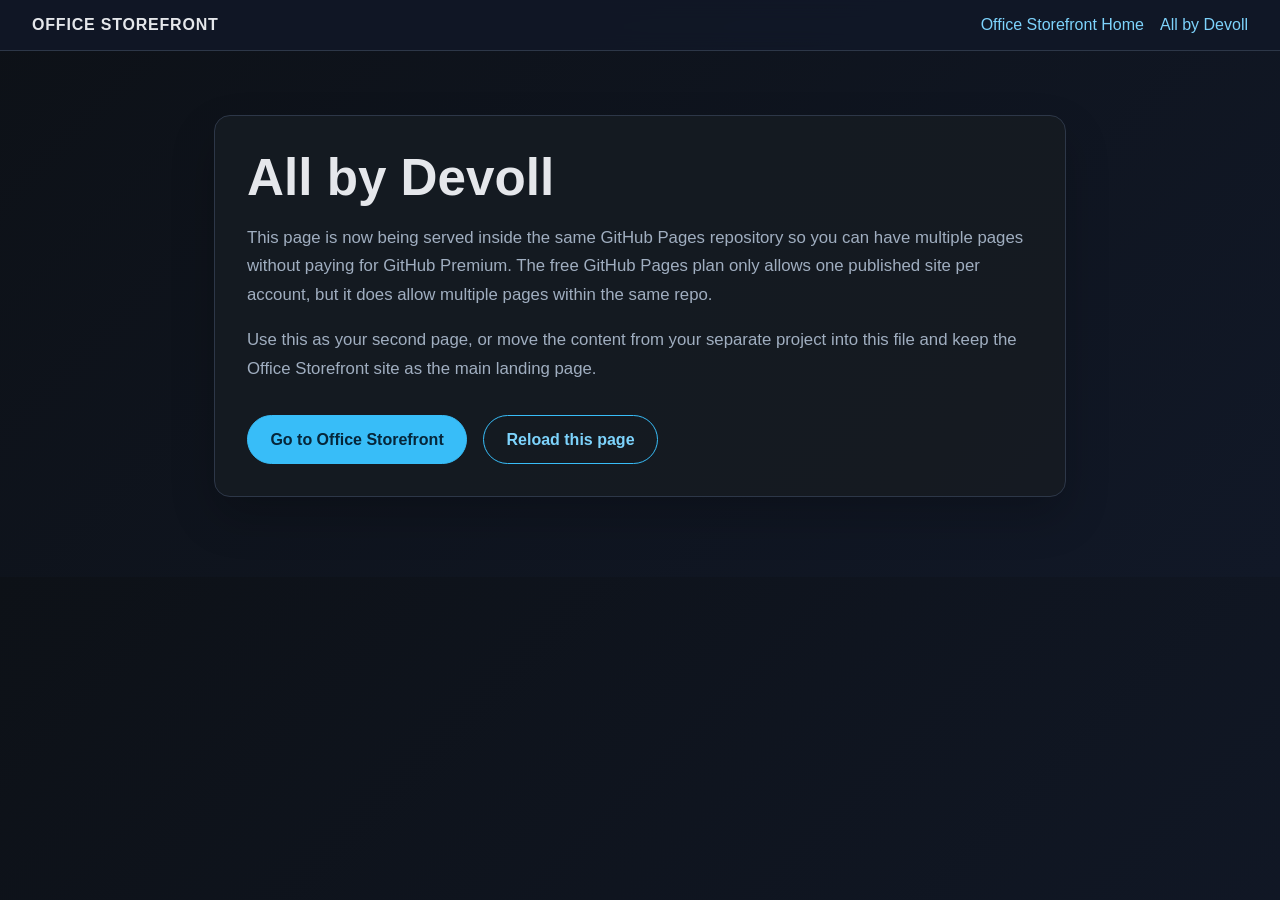
==== all-by-devoll.html @ e988f769 "Add a second static page under the same GitHub Pages repo so the project can have multiple pages wit" ====
<!DOCTYPE html>
<html lang="en">
  <head>
    <meta charset="UTF-8" />
    <meta name="viewport" content="width=device-width, initial-scale=1.0" />
    <title>All by Devoll | Office Storefront</title>
    <style>
      :root {
        --bg: #0d1117;
        --panel: #161b22;
        --panel-alt: #1f2937;
        --line: #2d3748;
        --text: #e5e7eb;
        --muted: #a0aec0;
        --accent: #7dd3fc;
        --accent-strong: #38bdf8;
      }

      * { box-sizing: border-box; }

      body {
        margin: 0;
        font-family: Arial, Helvetica, sans-serif;
        background: linear-gradient(135deg, var(--bg), #111827);
        color: var(--text);
      }

      nav {
        display: flex;
        align-items: center;
        justify-content: space-between;
        gap: 1rem;
        padding: 1rem 2rem;
        border-bottom: 1px solid var(--line);
        background: rgba(17, 24, 39, 0.9);
        position: sticky;
        top: 0;
        backdrop-filter: blur(10px);
      }

      .brand {
        font-weight: 700;
        letter-spacing: 0.05em;
        text-transform: uppercase;
      }

      .nav-links {
        display: flex;
        gap: 1rem;
        flex-wrap: wrap;
      }

      a {
        color: var(--accent);
        text-decoration: none;
      }

      a:hover { text-decoration: underline; }

      main {
        max-width: 900px;
        margin: 0 auto;
        padding: 4rem 1.5rem 5rem;
      }

      .card {
        background: rgba(22, 27, 34, 0.9);
        border: 1px solid var(--line);
        border-radius: 16px;
        padding: 2rem;
        box-shadow: 0 20px 45px rgba(0, 0, 0, 0.2);
      }

      h1 {
        margin-top: 0;
        margin-bottom: 1rem;
        font-size: clamp(2rem, 4vw, 3.5rem);
      }

      p {
        line-height: 1.7;
        color: var(--muted);
        font-size: 1.05rem;
      }

      .actions {
        display: flex;
        flex-wrap: wrap;
        gap: 1rem;
        margin-top: 2rem;
      }

      .button {
        display: inline-block;
        border-radius: 999px;
        padding: 0.9rem 1.4rem;
        font-weight: 700;
        border: 1px solid var(--accent-strong);
        background: var(--accent-strong);
        color: #06263a;
      }

      .button.secondary {
        background: transparent;
        color: var(--accent);
      }
    </style>
  </head>
  <body>
    <nav>
      <div class="brand">Office Storefront</div>
      <div class="nav-links">
        <a href="/">Office Storefront Home</a>
        <a href="all-by-devoll.html">All by Devoll</a>
      </div>
    </nav>

    <main>
      <section class="card">
        <h1>All by Devoll</h1>
        <p>
          This page is now being served inside the same GitHub Pages repository so you can have
          multiple pages without paying for GitHub Premium. The free GitHub Pages plan only allows
          one published site per account, but it does allow multiple pages within the same repo.
        </p>
        <p>
          Use this as your second page, or move the content from your separate project into this
          file and keep the Office Storefront site as the main landing page.
        </p>
        <div class="actions">
          <a class="button" href="/">Go to Office Storefront</a>
          <a class="button secondary" href="all-by-devoll.html">Reload this page</a>
        </div>
      </section>
    </main>
  </body>
</html>
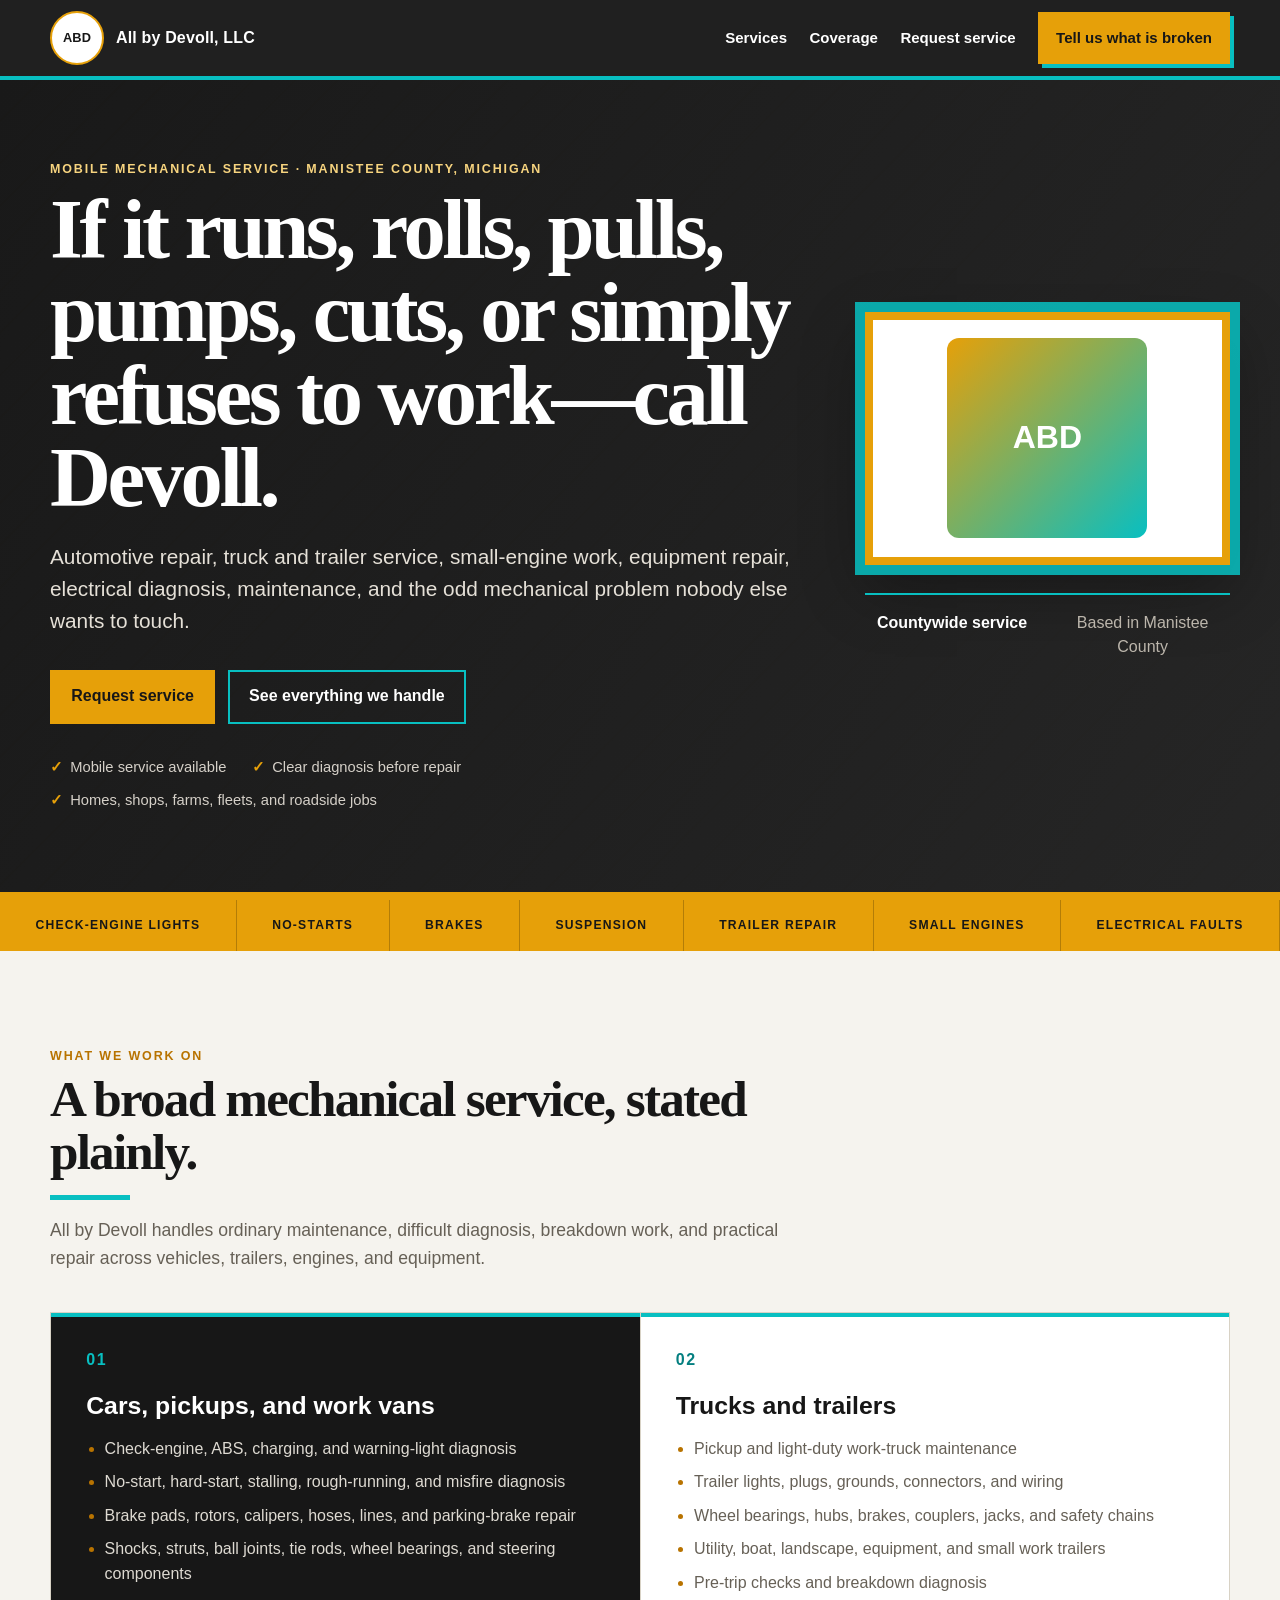
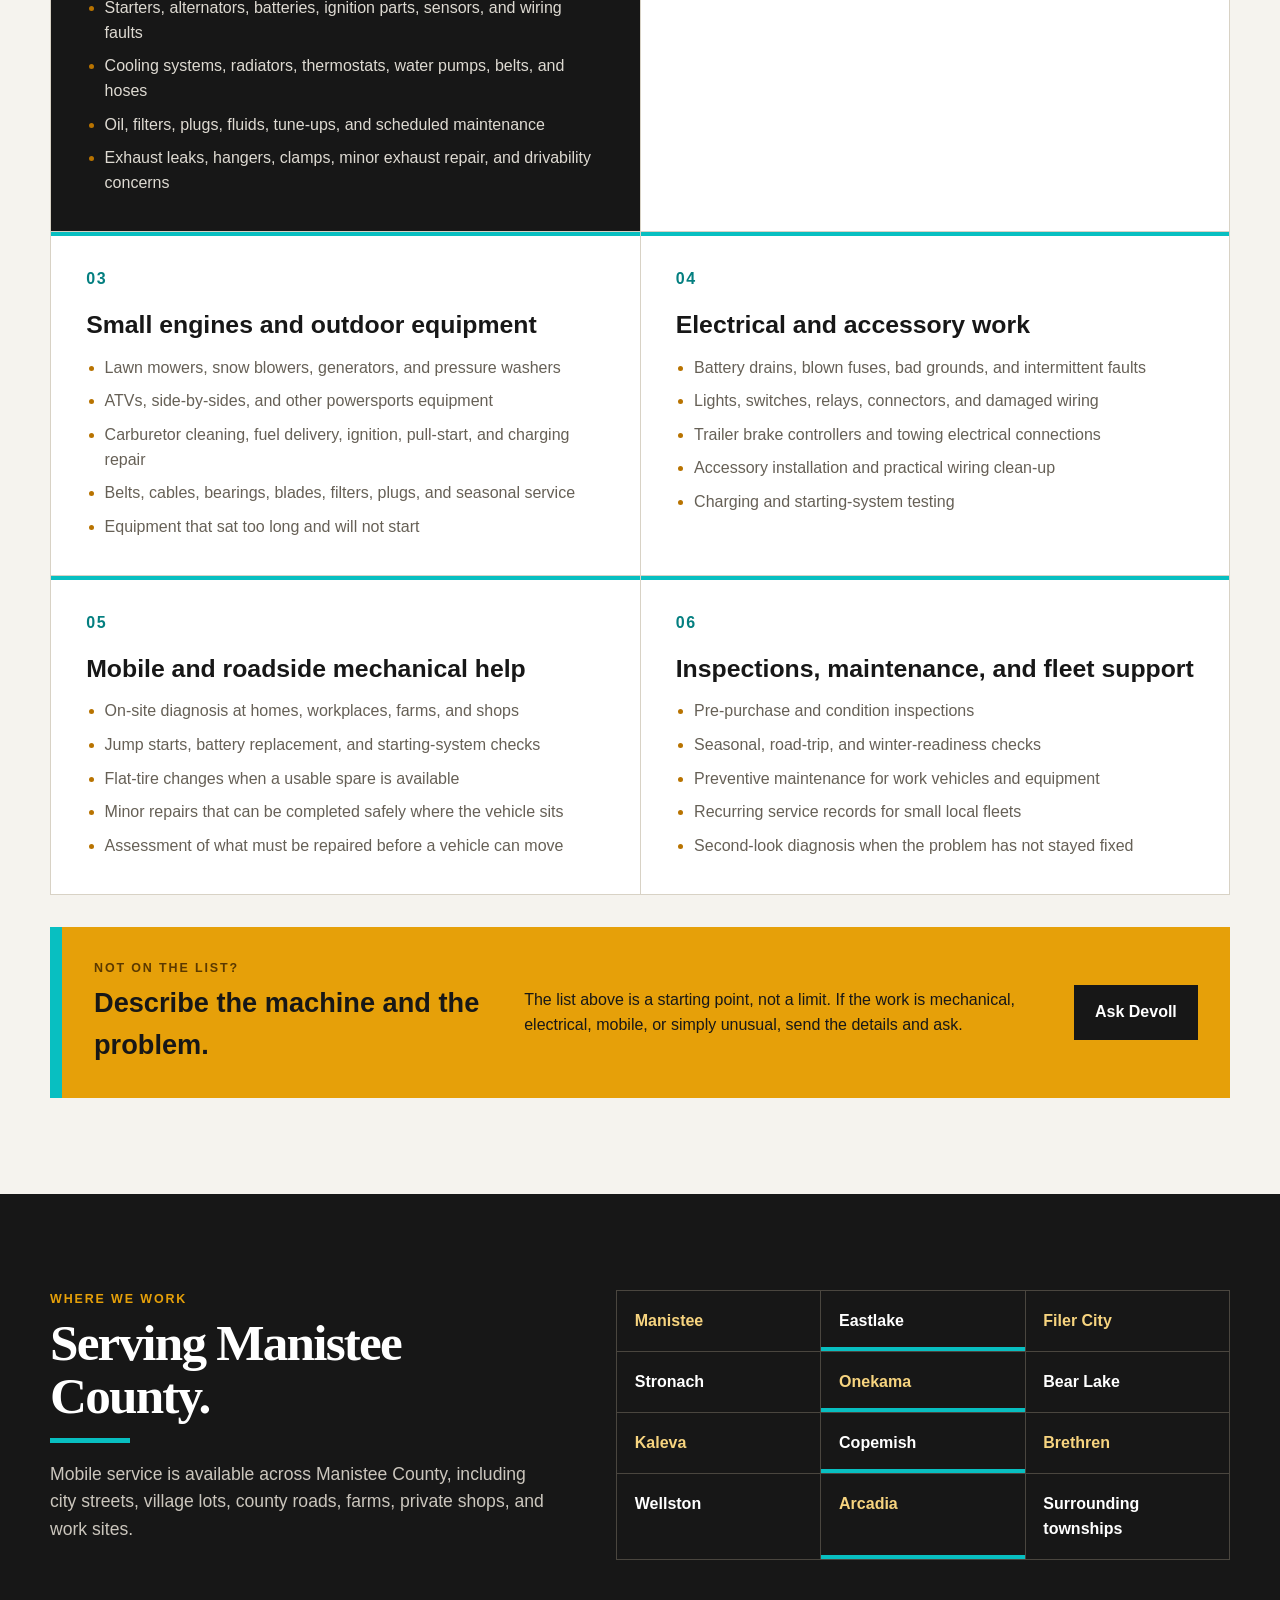
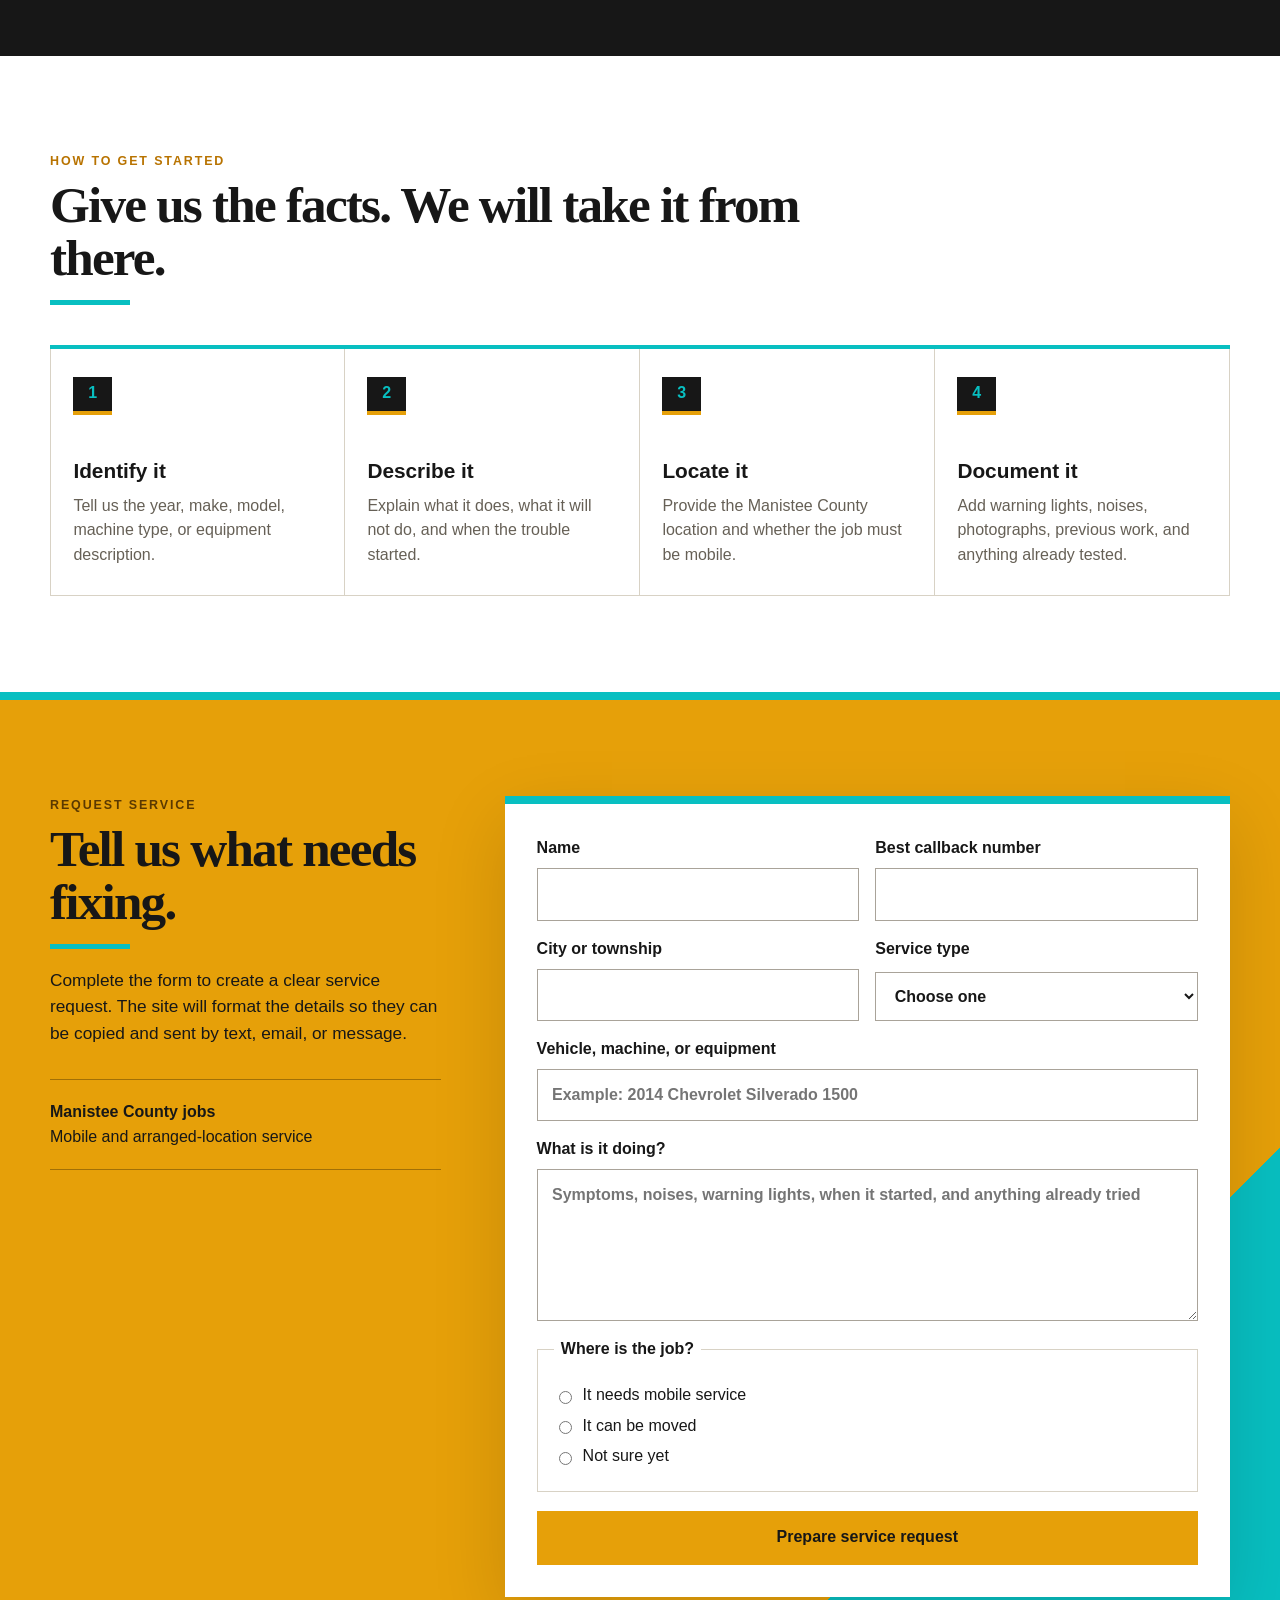
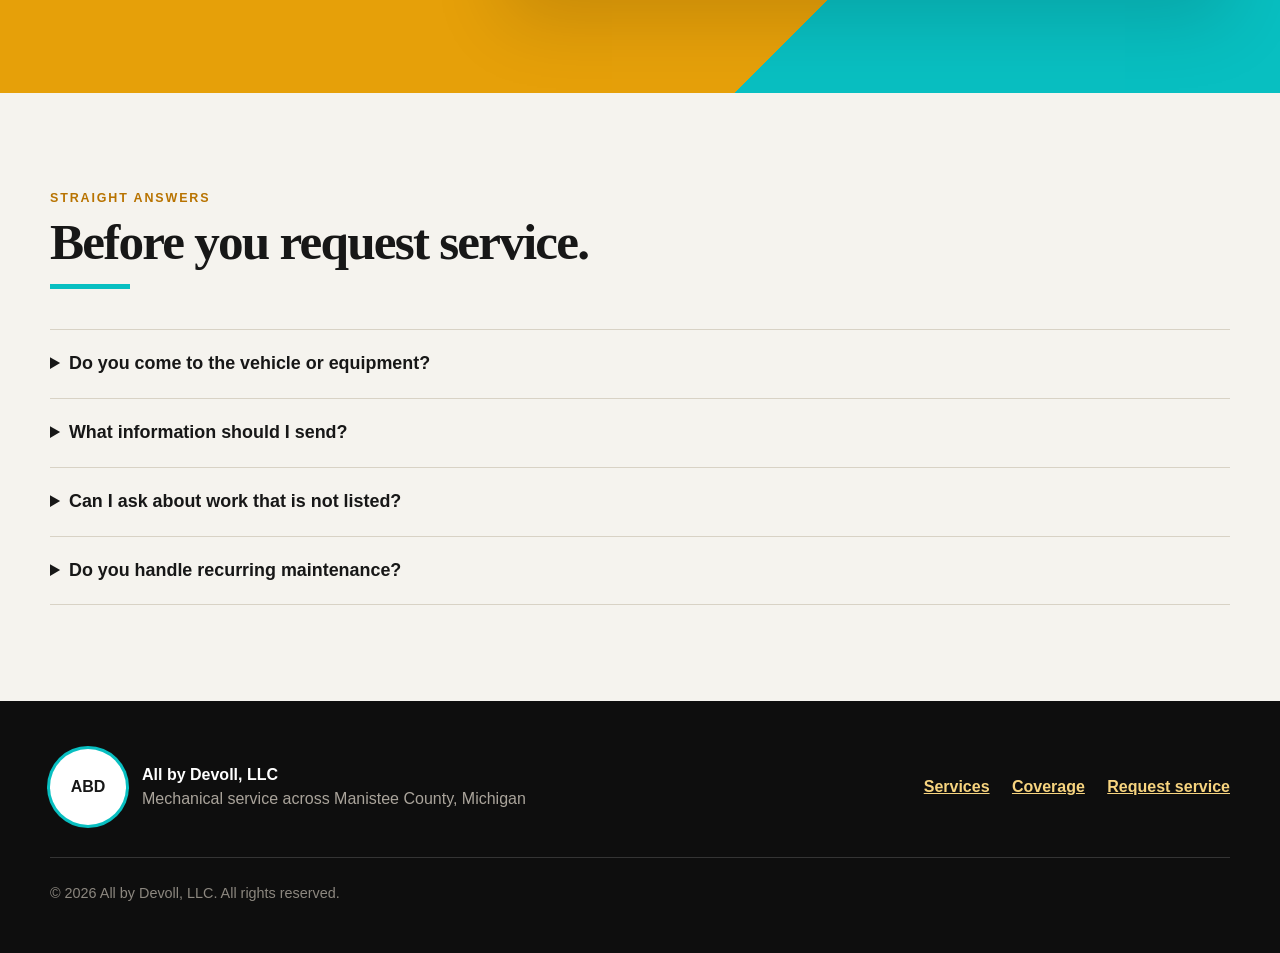
==== commit 5ef1b537: "Add All by Devoll project to Office Storefront repo with full HTML, CSS, and JS" ====
--- a/all-by-devoll.html
+++ b/all-by-devoll.html
@@ -1,137 +1,440 @@
-<!DOCTYPE html>
+<!doctype html>
 <html lang="en">
-  <head>
-    <meta charset="UTF-8" />
-    <meta name="viewport" content="width=device-width, initial-scale=1.0" />
-    <title>All by Devoll | Office Storefront</title>
-    <style>
-      :root {
-        --bg: #0d1117;
-        --panel: #161b22;
-        --panel-alt: #1f2937;
-        --line: #2d3748;
-        --text: #e5e7eb;
-        --muted: #a0aec0;
-        --accent: #7dd3fc;
-        --accent-strong: #38bdf8;
-      }
-
-      * { box-sizing: border-box; }
-
-      body {
-        margin: 0;
-        font-family: Arial, Helvetica, sans-serif;
-        background: linear-gradient(135deg, var(--bg), #111827);
-        color: var(--text);
-      }
-
-      nav {
-        display: flex;
-        align-items: center;
-        justify-content: space-between;
-        gap: 1rem;
-        padding: 1rem 2rem;
-        border-bottom: 1px solid var(--line);
-        background: rgba(17, 24, 39, 0.9);
-        position: sticky;
-        top: 0;
-        backdrop-filter: blur(10px);
-      }
-
-      .brand {
-        font-weight: 700;
-        letter-spacing: 0.05em;
-        text-transform: uppercase;
-      }
-
-      .nav-links {
-        display: flex;
-        gap: 1rem;
-        flex-wrap: wrap;
-      }
-
-      a {
-        color: var(--accent);
-        text-decoration: none;
-      }
-
-      a:hover { text-decoration: underline; }
-
-      main {
-        max-width: 900px;
-        margin: 0 auto;
-        padding: 4rem 1.5rem 5rem;
-      }
-
-      .card {
-        background: rgba(22, 27, 34, 0.9);
-        border: 1px solid var(--line);
-        border-radius: 16px;
-        padding: 2rem;
-        box-shadow: 0 20px 45px rgba(0, 0, 0, 0.2);
-      }
-
-      h1 {
-        margin-top: 0;
-        margin-bottom: 1rem;
-        font-size: clamp(2rem, 4vw, 3.5rem);
-      }
-
-      p {
-        line-height: 1.7;
-        color: var(--muted);
-        font-size: 1.05rem;
-      }
-
-      .actions {
-        display: flex;
-        flex-wrap: wrap;
-        gap: 1rem;
-        margin-top: 2rem;
-      }
-
-      .button {
-        display: inline-block;
-        border-radius: 999px;
-        padding: 0.9rem 1.4rem;
-        font-weight: 700;
-        border: 1px solid var(--accent-strong);
-        background: var(--accent-strong);
-        color: #06263a;
-      }
-
-      .button.secondary {
-        background: transparent;
-        color: var(--accent);
-      }
-    </style>
-  </head>
-  <body>
-    <nav>
-      <div class="brand">Office Storefront</div>
-      <div class="nav-links">
-        <a href="/">Office Storefront Home</a>
-        <a href="all-by-devoll.html">All by Devoll</a>
-      </div>
-    </nav>
-
-    <main>
-      <section class="card">
-        <h1>All by Devoll</h1>
+<head>
+  <meta charset="utf-8">
+  <meta name="viewport" content="width=device-width, initial-scale=1">
+  <meta name="theme-color" content="#151515">
+  <meta name="description" content="All by Devoll LLC provides mobile mechanical repair, diagnostics, maintenance, trailer service, equipment repair, and practical fix-it work throughout Manistee County, Michigan.">
+  <title>All by Devoll LLC | Mobile Mechanical Service in Manistee County</title>
+  <link rel="stylesheet" href="all-by-devoll-styles.css">
+  <script src="all-by-devoll-script.js" defer></script>
+</head>
+<body>
+  <a class="skip-link" href="#main">Skip to main content</a>
+
+  <header class="site-header" id="top">
+    <div class="header-inner">
+      <a class="brand" href="#top" aria-label="All by Devoll home">
+        <div class="brand-logo">ABD</div>
+        <span>All by Devoll, LLC</span>
+      </a>
+
+      <button class="menu-toggle" type="button" aria-expanded="false" aria-controls="site-nav">
+        Menu
+      </button>
+
+      <nav class="site-nav" id="site-nav" aria-label="Primary navigation">
+        <a href="#services">Services</a>
+        <a href="#coverage">Coverage</a>
+        <a href="#request">Request service</a>
+        <a class="nav-cta" href="#request">Tell us what is broken</a>
+      </nav>
+    </div>
+  </header>
+
+  <main id="main">
+    <section class="hero" aria-labelledby="hero-title">
+      <div class="hero-copy">
+        <p class="eyebrow">Mobile mechanical service · Manistee County, Michigan</p>
+
+        <h1 id="hero-title">
+          If it runs, rolls, pulls, pumps, cuts, or simply refuses to work—call Devoll.
+        </h1>
+
+        <p class="hero-lede">
+          Automotive repair, truck and trailer service, small-engine work,
+          equipment repair, electrical diagnosis, maintenance, and the odd
+          mechanical problem nobody else wants to touch.
+        </p>
+
+        <div class="hero-actions">
+          <a class="button button-primary" href="#request">Request service</a>
+          <a class="button button-secondary" href="#services">See everything we handle</a>
+        </div>
+
+        <ul class="hero-points" aria-label="Service highlights">
+          <li>Mobile service available</li>
+          <li>Clear diagnosis before repair</li>
+          <li>Homes, shops, farms, fleets, and roadside jobs</li>
+        </ul>
+      </div>
+
+      <div class="hero-mark">
+        <div class="logo-halo">
+          <div class="logo-placeholder">ABD</div>
+        </div>
+
         <p>
-          This page is now being served inside the same GitHub Pages repository so you can have
-          multiple pages without paying for GitHub Premium. The free GitHub Pages plan only allows
-          one published site per account, but it does allow multiple pages within the same repo.
+          <strong>Countywide service</strong>
+          <span>Based in Manistee County</span>
         </p>
+      </div>
+    </section>
+
+    <section class="quick-strip" aria-label="Common service requests">
+      <span>Check-engine lights</span>
+      <span>No-starts</span>
+      <span>Brakes</span>
+      <span>Suspension</span>
+      <span>Trailer repair</span>
+      <span>Small engines</span>
+      <span>Electrical faults</span>
+    </section>
+
+    <section class="section services" id="services" aria-labelledby="services-title">
+      <div class="section-heading">
+        <p class="eyebrow">What we work on</p>
+        <h2 id="services-title">A broad mechanical service, stated plainly.</h2>
         <p>
-          Use this as your second page, or move the content from your separate project into this
-          file and keep the Office Storefront site as the main landing page.
+          All by Devoll handles ordinary maintenance, difficult diagnosis,
+          breakdown work, and practical repair across vehicles, trailers,
+          engines, and equipment.
         </p>
-        <div class="actions">
-          <a class="button" href="/">Go to Office Storefront</a>
-          <a class="button secondary" href="all-by-devoll.html">Reload this page</a>
-        </div>
-      </section>
-    </main>
-  </body>
-</html>
+      </div>
+
+      <div class="service-grid">
+        <article class="service-card service-card-featured">
+          <p class="service-number">01</p>
+          <h3>Cars, pickups, and work vans</h3>
+
+          <ul>
+            <li>Check-engine, ABS, charging, and warning-light diagnosis</li>
+            <li>No-start, hard-start, stalling, rough-running, and misfire diagnosis</li>
+            <li>Brake pads, rotors, calipers, hoses, lines, and parking-brake repair</li>
+            <li>Shocks, struts, ball joints, tie rods, wheel bearings, and steering components</li>
+            <li>Starters, alternators, batteries, ignition parts, sensors, and wiring faults</li>
+            <li>Cooling systems, radiators, thermostats, water pumps, belts, and hoses</li>
+            <li>Oil, filters, plugs, fluids, tune-ups, and scheduled maintenance</li>
+            <li>Exhaust leaks, hangers, clamps, minor exhaust repair, and drivability concerns</li>
+          </ul>
+        </article>
+
+        <article class="service-card">
+          <p class="service-number">02</p>
+          <h3>Trucks and trailers</h3>
+
+          <ul>
+            <li>Pickup and light-duty work-truck maintenance</li>
+            <li>Trailer lights, plugs, grounds, connectors, and wiring</li>
+            <li>Wheel bearings, hubs, brakes, couplers, jacks, and safety chains</li>
+            <li>Utility, boat, landscape, equipment, and small work trailers</li>
+            <li>Pre-trip checks and breakdown diagnosis</li>
+          </ul>
+        </article>
+
+        <article class="service-card">
+          <p class="service-number">03</p>
+          <h3>Small engines and outdoor equipment</h3>
+
+          <ul>
+            <li>Lawn mowers, snow blowers, generators, and pressure washers</li>
+            <li>ATVs, side-by-sides, and other powersports equipment</li>
+            <li>Carburetor cleaning, fuel delivery, ignition, pull-start, and charging repair</li>
+            <li>Belts, cables, bearings, blades, filters, plugs, and seasonal service</li>
+            <li>Equipment that sat too long and will not start</li>
+          </ul>
+        </article>
+
+        <article class="service-card">
+          <p class="service-number">04</p>
+          <h3>Electrical and accessory work</h3>
+
+          <ul>
+            <li>Battery drains, blown fuses, bad grounds, and intermittent faults</li>
+            <li>Lights, switches, relays, connectors, and damaged wiring</li>
+            <li>Trailer brake controllers and towing electrical connections</li>
+            <li>Accessory installation and practical wiring clean-up</li>
+            <li>Charging and starting-system testing</li>
+          </ul>
+        </article>
+
+        <article class="service-card">
+          <p class="service-number">05</p>
+          <h3>Mobile and roadside mechanical help</h3>
+
+          <ul>
+            <li>On-site diagnosis at homes, workplaces, farms, and shops</li>
+            <li>Jump starts, battery replacement, and starting-system checks</li>
+            <li>Flat-tire changes when a usable spare is available</li>
+            <li>Minor repairs that can be completed safely where the vehicle sits</li>
+            <li>Assessment of what must be repaired before a vehicle can move</li>
+          </ul>
+        </article>
+
+        <article class="service-card">
+          <p class="service-number">06</p>
+          <h3>Inspections, maintenance, and fleet support</h3>
+
+          <ul>
+            <li>Pre-purchase and condition inspections</li>
+            <li>Seasonal, road-trip, and winter-readiness checks</li>
+            <li>Preventive maintenance for work vehicles and equipment</li>
+            <li>Recurring service records for small local fleets</li>
+            <li>Second-look diagnosis when the problem has not stayed fixed</li>
+          </ul>
+        </article>
+      </div>
+
+      <div class="ask-banner">
+        <div>
+          <p class="eyebrow">Not on the list?</p>
+          <h3>Describe the machine and the problem.</h3>
+        </div>
+
+        <p>
+          The list above is a starting point, not a limit. If the work is
+          mechanical, electrical, mobile, or simply unusual, send the details
+          and ask.
+        </p>
+
+        <a class="button button-dark" href="#request">Ask Devoll</a>
+      </div>
+    </section>
+
+    <section class="section coverage" id="coverage" aria-labelledby="coverage-title">
+      <div class="coverage-panel">
+        <div>
+          <p class="eyebrow">Where we work</p>
+          <h2 id="coverage-title">Serving Manistee County.</h2>
+
+          <p>
+            Mobile service is available across Manistee County, including city
+            streets, village lots, county roads, farms, private shops, and work
+            sites.
+          </p>
+        </div>
+
+        <div class="place-list" aria-label="Communities served">
+          <span>Manistee</span>
+          <span>Eastlake</span>
+          <span>Filer City</span>
+          <span>Stronach</span>
+          <span>Onekama</span>
+          <span>Bear Lake</span>
+          <span>Kaleva</span>
+          <span>Copemish</span>
+          <span>Brethren</span>
+          <span>Wellston</span>
+          <span>Arcadia</span>
+          <span>Surrounding townships</span>
+        </div>
+      </div>
+    </section>
+
+    <section class="section process" aria-labelledby="process-title">
+      <div class="section-heading">
+        <p class="eyebrow">How to get started</p>
+        <h2 id="process-title">Give us the facts. We will take it from there.</h2>
+      </div>
+
+      <ol class="process-list">
+        <li>
+          <span>1</span>
+          <div>
+            <h3>Identify it</h3>
+            <p>Tell us the year, make, model, machine type, or equipment description.</p>
+          </div>
+        </li>
+
+        <li>
+          <span>2</span>
+          <div>
+            <h3>Describe it</h3>
+            <p>Explain what it does, what it will not do, and when the trouble started.</p>
+          </div>
+        </li>
+
+        <li>
+          <span>3</span>
+          <div>
+            <h3>Locate it</h3>
+            <p>Provide the Manistee County location and whether the job must be mobile.</p>
+          </div>
+        </li>
+
+        <li>
+          <span>4</span>
+          <div>
+            <h3>Document it</h3>
+            <p>Add warning lights, noises, photographs, previous work, and anything already tested.</p>
+          </div>
+        </li>
+      </ol>
+    </section>
+
+    <section class="section request" id="request" aria-labelledby="request-title">
+      <div class="request-copy">
+        <p class="eyebrow">Request service</p>
+        <h2 id="request-title">Tell us what needs fixing.</h2>
+
+        <p>
+          Complete the form to create a clear service request. The site will
+          format the details so they can be copied and sent by text, email, or
+          message.
+        </p>
+
+        <div class="contact-note">
+          <strong>Manistee County jobs</strong>
+          <span>Mobile and arranged-location service</span>
+        </div>
+      </div>
+
+      <form class="request-form" id="service-form">
+        <div class="field-row">
+          <label>
+            Name
+            <input name="name" autocomplete="name" required>
+          </label>
+
+          <label>
+            Best callback number
+            <input name="phone" type="tel" autocomplete="tel" required>
+          </label>
+        </div>
+
+        <div class="field-row">
+          <label>
+            City or township
+            <input name="location" autocomplete="address-level2" required>
+          </label>
+
+          <label>
+            Service type
+            <select name="service" required>
+              <option value="">Choose one</option>
+              <option>Automotive diagnosis or repair</option>
+              <option>Truck or trailer service</option>
+              <option>Small engine or outdoor equipment</option>
+              <option>Electrical or wiring</option>
+              <option>Mobile or roadside mechanical help</option>
+              <option>Inspection or preventive maintenance</option>
+              <option>Other mechanical work</option>
+            </select>
+          </label>
+        </div>
+
+        <label>
+          Vehicle, machine, or equipment
+          <input
+            name="machine"
+            placeholder="Example: 2014 Chevrolet Silverado 1500"
+            required
+          >
+        </label>
+
+        <label>
+          What is it doing?
+          <textarea
+            name="problem"
+            rows="5"
+            placeholder="Symptoms, noises, warning lights, when it started, and anything already tried"
+            required
+          ></textarea>
+        </label>
+
+        <fieldset>
+          <legend>Where is the job?</legend>
+
+          <label class="choice">
+            <input type="radio" name="mobility" value="It needs mobile service" required>
+            It needs mobile service
+          </label>
+
+          <label class="choice">
+            <input type="radio" name="mobility" value="It can be moved">
+            It can be moved
+          </label>
+
+          <label class="choice">
+            <input type="radio" name="mobility" value="Not sure yet">
+            Not sure yet
+          </label>
+        </fieldset>
+
+        <button class="button button-primary form-submit" type="submit">
+          Prepare service request
+        </button>
+
+        <div class="request-result" id="request-result" hidden aria-live="polite">
+          <h3>Your request is ready.</h3>
+
+          <textarea
+            id="request-summary"
+            rows="11"
+            readonly
+            aria-label="Formatted service request"
+          ></textarea>
+
+          <button class="button button-dark" id="copy-request" type="button">
+            Copy request
+          </button>
+
+          <span class="copy-status" id="copy-status"></span>
+        </div>
+      </form>
+    </section>
+
+    <section class="section faq" aria-labelledby="faq-title">
+      <div class="section-heading">
+        <p class="eyebrow">Straight answers</p>
+        <h2 id="faq-title">Before you request service.</h2>
+      </div>
+
+      <div class="faq-list">
+        <details>
+          <summary>Do you come to the vehicle or equipment?</summary>
+          <p>
+            Yes. Mobile work is available throughout Manistee County when the
+            job can be diagnosed or completed safely at its present location.
+          </p>
+        </details>
+
+        <details>
+          <summary>What information should I send?</summary>
+          <p>
+            Send the year, make, model, location, symptoms, warning lights,
+            noises, previous repairs, and photographs when they help show the
+            problem.
+          </p>
+        </details>
+
+        <details>
+          <summary>Can I ask about work that is not listed?</summary>
+          <p>
+            Yes. All by Devoll handles a broad range of mechanical and practical
+            repair work. Describe the job and ask directly.
+          </p>
+        </details>
+
+        <details>
+          <summary>Do you handle recurring maintenance?</summary>
+          <p>
+            Yes. Individual vehicles, work trucks, trailers, equipment, and
+            small local fleets can be placed on a recurring maintenance
+            schedule.
+          </p>
+        </details>
+      </div>
+    </section>
+  </main>
+
+  <footer class="site-footer">
+    <div class="footer-brand">
+      <div class="footer-logo">ABD</div>
+
+      <div>
+        <strong>All by Devoll, LLC</strong>
+        <span>Mechanical service across Manistee County, Michigan</span>
+      </div>
+    </div>
+
+    <div class="footer-links">
+      <a href="#services">Services</a>
+      <a href="#coverage">Coverage</a>
+      <a href="#request">Request service</a>
+    </div>
+
+    <p>© <span id="year"></span> All by Devoll, LLC. All rights reserved.</p>
+  </footer>
+</body>
+</html>
--- a/all-by-devoll-styles.css
+++ b/all-by-devoll-styles.css
@@ -0,0 +1,848 @@
+:root {
+  --gold: #e6a009;
+  --gold-deep: #b87300;
+  --gold-soft: #f7d47f;
+  --teal: #08bfc1;
+  --ink: #171717;
+  --ink-2: #242424;
+  --paper: #ffffff;
+  --mist: #f5f3ee;
+  --line: #d8d2c5;
+  --muted: #666056;
+  --shadow: 0 24px 70px rgba(0, 0, 0, 0.14);
+}
+
+* {
+  box-sizing: border-box;
+}
+
+html {
+  scroll-behavior: smooth;
+}
+
+body {
+  margin: 0;
+  background: var(--paper);
+  color: var(--ink);
+  font-family: Arial, Helvetica, sans-serif;
+  font-size: 1rem;
+  line-height: 1.55;
+}
+
+a {
+  color: inherit;
+}
+
+img {
+  display: block;
+  max-width: 100%;
+}
+
+button,
+input,
+select,
+textarea {
+  font: inherit;
+}
+
+.skip-link {
+  position: fixed;
+  top: 0.5rem;
+  left: 0.5rem;
+  z-index: 999;
+  padding: 0.75rem 1rem;
+  background: white;
+  color: black;
+  transform: translateY(-160%);
+}
+
+.skip-link:focus {
+  transform: translateY(0);
+}
+
+.site-header {
+  position: sticky;
+  top: 0;
+  z-index: 50;
+  background: rgba(23, 23, 23, 0.96);
+  color: white;
+  border-bottom: 4px solid var(--teal);
+  backdrop-filter: blur(14px);
+}
+
+.header-inner {
+  width: min(1180px, calc(100% - 2rem));
+  min-height: 76px;
+  margin: 0 auto;
+  display: flex;
+  align-items: center;
+  justify-content: space-between;
+  gap: 1.5rem;
+}
+
+.brand {
+  display: inline-flex;
+  align-items: center;
+  gap: 0.75rem;
+  text-decoration: none;
+  font-weight: 800;
+  letter-spacing: 0.01em;
+}
+
+.brand-logo {
+  width: 54px;
+  height: 54px;
+  display: flex;
+  align-items: center;
+  justify-content: center;
+  background: white;
+  color: var(--ink);
+  border-radius: 50%;
+  border: 2px solid var(--gold);
+  font-weight: 900;
+  font-size: 0.8rem;
+}
+
+.site-nav {
+  display: flex;
+  align-items: center;
+  gap: 1.4rem;
+}
+
+.site-nav a {
+  text-decoration: none;
+  font-weight: 700;
+  font-size: 0.94rem;
+}
+
+.site-nav a:not(.nav-cta):hover {
+  color: var(--gold-soft);
+}
+
+.nav-cta {
+  padding: 0.75rem 1rem;
+  background: var(--gold);
+  color: var(--ink);
+  border: 2px solid var(--gold);
+  box-shadow: 4px 4px 0 var(--teal);
+}
+
+.menu-toggle {
+  display: none;
+  color: white;
+  background: transparent;
+  border: 1px solid rgba(255, 255, 255, 0.4);
+  padding: 0.6rem 0.8rem;
+}
+
+.hero {
+  min-height: 680px;
+  display: grid;
+  grid-template-columns: minmax(0, 1.35fr) minmax(320px, 0.65fr);
+  align-items: center;
+  gap: 3.5rem;
+  padding: 5rem max(2rem, calc((100vw - 1180px) / 2));
+  color: white;
+  background:
+    linear-gradient(115deg, rgba(0, 0, 0, 0.9), rgba(24, 24, 24, 0.94)),
+    repeating-linear-gradient(
+      135deg,
+      transparent 0 28px,
+      rgba(230, 160, 9, 0.06) 28px 30px
+    );
+  border-bottom: 8px solid var(--gold);
+}
+
+.hero h1 {
+  max-width: 850px;
+  margin: 0.6rem 0 1.3rem;
+  font-family: Georgia, "Times New Roman", serif;
+  font-size: clamp(2.75rem, 6.6vw, 5.7rem);
+  line-height: 0.98;
+  letter-spacing: -0.04em;
+}
+
+.hero-lede {
+  max-width: 760px;
+  margin: 0 0 2rem;
+  color: #e5e0d7;
+  font-size: clamp(1.05rem, 2vw, 1.3rem);
+}
+
+.eyebrow {
+  margin: 0;
+  color: var(--gold-deep);
+  font-size: 0.78rem;
+  font-weight: 900;
+  letter-spacing: 0.15em;
+  text-transform: uppercase;
+}
+
+.hero .eyebrow {
+  color: var(--gold-soft);
+}
+
+.hero-actions {
+  display: flex;
+  flex-wrap: wrap;
+  gap: 0.8rem;
+}
+
+.button {
+  display: inline-flex;
+  min-height: 48px;
+  align-items: center;
+  justify-content: center;
+  padding: 0.8rem 1.2rem;
+  border: 2px solid transparent;
+  border-radius: 0;
+  cursor: pointer;
+  font-weight: 900;
+  text-decoration: none;
+  transition:
+    transform 0.18s ease,
+    background 0.18s ease;
+}
+
+.button:hover {
+  transform: translateY(-2px);
+}
+
+.button-primary {
+  background: var(--gold);
+  border-color: var(--gold);
+  color: var(--ink);
+}
+
+.button-secondary {
+  background: transparent;
+  border-color: var(--teal);
+  color: white;
+}
+
+.button-dark {
+  background: var(--ink);
+  color: white;
+  border-color: var(--ink);
+}
+
+.hero-points {
+  display: flex;
+  flex-wrap: wrap;
+  gap: 0.65rem 1.6rem;
+  margin: 2rem 0 0;
+  padding: 0;
+  list-style: none;
+  color: #d5d0c8;
+  font-size: 0.92rem;
+}
+
+.hero-points li::before {
+  content: "✓";
+  margin-right: 0.45rem;
+  color: var(--gold);
+  font-weight: 900;
+}
+
+.hero-mark {
+  align-self: stretch;
+  display: flex;
+  flex-direction: column;
+  align-items: center;
+  justify-content: center;
+}
+
+.logo-halo {
+  width: min(100%, 470px);
+  padding: 1.15rem;
+  background: white;
+  border: 8px solid var(--gold);
+  box-shadow:
+    0 0 0 10px rgba(8, 191, 193, 0.86),
+    0 24px 60px rgba(0, 0, 0, 0.32);
+  display: flex;
+  align-items: center;
+  justify-content: center;
+}
+
+.logo-placeholder {
+  width: 200px;
+  height: 200px;
+  display: flex;
+  align-items: center;
+  justify-content: center;
+  background: linear-gradient(135deg, var(--gold), var(--teal));
+  color: white;
+  font-weight: 900;
+  font-size: 2rem;
+  border-radius: 12px;
+}
+
+.hero-mark p {
+  width: min(100%, 490px);
+  display: grid;
+  grid-template-columns: 1fr 1fr;
+  gap: 1rem;
+  margin: 1.75rem 0 0;
+  padding-top: 1rem;
+  border-top: 2px solid var(--teal);
+  text-align: center;
+}
+
+.hero-mark span {
+  color: #bcb6ac;
+}
+
+.quick-strip {
+  display: flex;
+  gap: 0;
+  overflow: hidden;
+  background: var(--gold);
+  color: var(--ink);
+  font-size: 0.76rem;
+  font-weight: 900;
+  letter-spacing: 0.1em;
+  text-transform: uppercase;
+}
+
+.quick-strip span {
+  flex: 1 0 auto;
+  padding: 1rem 1.5rem;
+  border-right: 1px solid rgba(0, 0, 0, 0.22);
+  text-align: center;
+}
+
+.section {
+  padding: 6rem max(1.25rem, calc((100vw - 1180px) / 2));
+}
+
+.section-heading {
+  max-width: 760px;
+  margin-bottom: 2.5rem;
+}
+
+.section-heading h2,
+.coverage h2,
+.request h2 {
+  margin: 0.45rem 0 0.8rem;
+  font-family: Georgia, "Times New Roman", serif;
+  font-size: clamp(2.2rem, 4vw, 4.1rem);
+  line-height: 1.03;
+  letter-spacing: -0.035em;
+}
+
+.section-heading h2::after,
+.coverage h2::after,
+.request h2::after {
+  content: "";
+  display: block;
+  width: 5rem;
+  height: 5px;
+  margin-top: 1rem;
+  background: var(--teal);
+}
+
+.section-heading > p:last-child {
+  color: var(--muted);
+  font-size: 1.1rem;
+}
+
+.services {
+  background: var(--mist);
+}
+
+.service-grid {
+  display: grid;
+  grid-template-columns: repeat(2, minmax(0, 1fr));
+  border-top: 1px solid var(--line);
+  border-left: 1px solid var(--line);
+}
+
+.service-card {
+  position: relative;
+  padding: 2.2rem;
+  background: white;
+  border-right: 1px solid var(--line);
+  border-bottom: 1px solid var(--line);
+  box-shadow: inset 0 4px 0 var(--teal);
+}
+
+.service-card-featured {
+  background: var(--ink);
+  color: white;
+}
+
+.service-number {
+  margin: 0 0 1.2rem;
+  color: #047f80;
+  font-weight: 900;
+  letter-spacing: 0.1em;
+}
+
+.service-card-featured .service-number {
+  color: var(--teal);
+}
+
+.service-card h3 {
+  margin: 0 0 1rem;
+  font-size: 1.55rem;
+  line-height: 1.15;
+}
+
+.service-card ul {
+  margin: 0;
+  padding-left: 1.15rem;
+  color: var(--muted);
+}
+
+.service-card-featured ul {
+  color: #dedad2;
+}
+
+.service-card li + li {
+  margin-top: 0.55rem;
+}
+
+.service-card li::marker {
+  color: var(--gold-deep);
+}
+
+.ask-banner {
+  margin-top: 2rem;
+  display: grid;
+  grid-template-columns: 1fr 1.3fr auto;
+  align-items: center;
+  gap: 2rem;
+  padding: 2rem;
+  background: var(--gold);
+  border-left: 12px solid var(--teal);
+}
+
+.ask-banner h3 {
+  margin: 0.25rem 0 0;
+  font-size: 1.7rem;
+}
+
+.ask-banner .eyebrow {
+  color: #5b3900;
+}
+
+.ask-banner p {
+  margin: 0;
+}
+
+.coverage {
+  color: white;
+  background: var(--ink);
+}
+
+.coverage-panel {
+  display: grid;
+  grid-template-columns: 0.9fr 1.1fr;
+  gap: 4rem;
+  align-items: start;
+}
+
+.coverage .eyebrow {
+  color: var(--gold);
+}
+
+.coverage-panel > div:first-child > p:last-child {
+  color: #cbc6bd;
+  font-size: 1.1rem;
+}
+
+.place-list {
+  display: grid;
+  grid-template-columns: repeat(3, 1fr);
+  border-top: 1px solid #4a463f;
+  border-left: 1px solid #4a463f;
+}
+
+.place-list span {
+  padding: 1.1rem;
+  border-right: 1px solid #4a463f;
+  border-bottom: 1px solid #4a463f;
+  font-weight: 800;
+}
+
+.place-list span:nth-child(odd) {
+  color: var(--gold-soft);
+}
+
+.place-list span:nth-child(3n + 2) {
+  box-shadow: inset 0 -4px 0 var(--teal);
+}
+
+.process {
+  background: white;
+}
+
+.process-list {
+  display: grid;
+  grid-template-columns: repeat(4, 1fr);
+  margin: 0;
+  padding: 0;
+  list-style: none;
+  border-top: 4px solid var(--teal);
+}
+
+.process-list li {
+  padding: 1.7rem 1.4rem;
+  border-right: 1px solid var(--line);
+  border-bottom: 1px solid var(--line);
+}
+
+.process-list li:first-child {
+  border-left: 1px solid var(--line);
+}
+
+.process-list li > span {
+  display: inline-grid;
+  width: 2.4rem;
+  height: 2.4rem;
+  place-items: center;
+  margin-bottom: 2.5rem;
+  background: var(--ink);
+  color: var(--teal);
+  border-bottom: 4px solid var(--gold);
+  font-weight: 900;
+}
+
+.process-list h3 {
+  margin: 0 0 0.4rem;
+  font-size: 1.3rem;
+}
+
+.process-list p {
+  margin: 0;
+  color: var(--muted);
+}
+
+.request {
+  display: grid;
+  grid-template-columns: 0.7fr 1.3fr;
+  gap: 4rem;
+  background: linear-gradient(
+    135deg,
+    var(--gold) 0 76%,
+    var(--teal) 76% 100%
+  );
+  border-top: 8px solid var(--teal);
+}
+
+.request .eyebrow {
+  color: #5b3900;
+}
+
+.request-copy > p:nth-of-type(2) {
+  font-size: 1.08rem;
+}
+
+.contact-note {
+  margin-top: 2rem;
+  padding: 1.25rem 0;
+  border-top: 1px solid rgba(0, 0, 0, 0.3);
+  border-bottom: 1px solid rgba(0, 0, 0, 0.3);
+}
+
+.contact-note strong,
+.contact-note span {
+  display: block;
+}
+
+.request-form {
+  padding: 2rem;
+  background: white;
+  border-top: 8px solid var(--teal);
+  box-shadow: var(--shadow);
+}
+
+.request-form label:not(.choice) {
+  display: grid;
+  gap: 0.45rem;
+  margin-bottom: 1rem;
+  font-weight: 800;
+}
+
+.field-row {
+  display: grid;
+  grid-template-columns: 1fr 1fr;
+  gap: 1rem;
+}
+
+.field-row label {
+  margin-bottom: 0;
+}
+
+input,
+select,
+textarea {
+  width: 100%;
+  padding: 0.8rem 0.9rem;
+  color: var(--ink);
+  background: #fff;
+  border: 1px solid #a9a399;
+  border-radius: 0;
+}
+
+input:focus,
+select:focus,
+textarea:focus {
+  outline: 3px solid rgba(8, 191, 193, 0.28);
+  border-color: #047f80;
+}
+
+textarea {
+  resize: vertical;
+}
+
+fieldset {
+  margin: 0 0 1.2rem;
+  padding: 1rem;
+  border: 1px solid var(--line);
+}
+
+legend {
+  padding: 0 0.45rem;
+  font-weight: 800;
+}
+
+.choice {
+  display: flex;
+  align-items: center;
+  gap: 0.5rem;
+  margin: 0.35rem 0;
+}
+
+.choice input {
+  width: auto;
+}
+
+.form-submit {
+  width: 100%;
+}
+
+.request-result {
+  margin-top: 1.5rem;
+  padding-top: 1.5rem;
+  border-top: 2px solid var(--ink);
+}
+
+.request-result h3 {
+  margin-top: 0;
+}
+
+.request-result textarea {
+  margin-bottom: 0.8rem;
+  background: var(--mist);
+}
+
+.copy-status {
+  margin-left: 0.75rem;
+  font-weight: 800;
+}
+
+.faq {
+  background: var(--mist);
+}
+
+.faq-list {
+  border-top: 1px solid var(--line);
+}
+
+details {
+  border-bottom: 1px solid var(--line);
+}
+
+summary {
+  cursor: pointer;
+  padding: 1.25rem 2.5rem 1.25rem 0;
+  font-size: 1.12rem;
+  font-weight: 900;
+}
+
+details p {
+  max-width: 820px;
+  margin: 0;
+  padding: 0 0 1.3rem;
+  color: var(--muted);
+}
+
+.site-footer {
+  display: grid;
+  grid-template-columns: 1fr auto;
+  gap: 2rem;
+  align-items: center;
+  padding: 3rem max(1.25rem, calc((100vw - 1180px) / 2));
+  background: #0e0e0e;
+  color: white;
+}
+
+.footer-brand {
+  display: flex;
+  align-items: center;
+  gap: 1rem;
+}
+
+.footer-logo {
+  width: 76px;
+  height: 76px;
+  display: flex;
+  align-items: center;
+  justify-content: center;
+  background: white;
+  color: var(--ink);
+  border-radius: 50%;
+  box-shadow: 0 0 0 3px var(--teal);
+  font-weight: 900;
+  font-size: 1rem;
+}
+
+.footer-brand strong,
+.footer-brand span {
+  display: block;
+}
+
+.footer-brand span {
+  color: #aaa49b;
+}
+
+.footer-links {
+  display: flex;
+  gap: 1.4rem;
+}
+
+.footer-links a {
+  color: var(--gold-soft);
+  font-weight: 800;
+}
+
+.site-footer > p {
+  grid-column: 1 / -1;
+  margin: 0;
+  padding-top: 1.5rem;
+  border-top: 1px solid #343434;
+  color: #8c877f;
+  font-size: 0.9rem;
+}
+
+@media (max-width: 900px) {
+  .menu-toggle {
+    display: block;
+  }
+
+  .site-nav {
+    position: absolute;
+    top: 76px;
+    left: 0;
+    right: 0;
+    display: none;
+    align-items: stretch;
+    flex-direction: column;
+    gap: 0;
+    padding: 0.5rem 1rem 1rem;
+    background: var(--ink);
+    border-bottom: 2px solid var(--gold);
+  }
+
+  .site-nav.open {
+    display: flex;
+  }
+
+  .site-nav a {
+    padding: 0.85rem;
+  }
+
+  .hero {
+    grid-template-columns: 1fr;
+    padding-top: 3.5rem;
+  }
+
+  .hero-mark {
+    width: 100%;
+    max-width: 520px;
+    margin-inline: auto;
+  }
+
+  .coverage-panel,
+  .request {
+    grid-template-columns: 1fr;
+  }
+
+  .process-list {
+    grid-template-columns: 1fr 1fr;
+  }
+
+  .ask-banner {
+    grid-template-columns: 1fr;
+  }
+}
+
+@media (max-width: 640px) {
+  .brand span {
+    font-size: 0.92rem;
+  }
+
+  .hero {
+    min-height: auto;
+    padding: 3.25rem 1.25rem 4rem;
+  }
+
+  .hero h1 {
+    font-size: clamp(2.7rem, 13vw, 4rem);
+  }
+
+  .hero-actions .button {
+    width: 100%;
+  }
+
+  .hero-mark p {
+    grid-template-columns: 1fr;
+    gap: 0.25rem;
+  }
+
+  .section {
+    padding: 4.5rem 1.25rem;
+  }
+
+  .service-grid,
+  .place-list,
+  .process-list,
+  .field-row {
+    grid-template-columns: 1fr;
+  }
+
+  .service-card {
+    padding: 1.6rem;
+  }
+
+  .process-list li {
+    border-left: 1px solid var(--line);
+  }
+
+  .request-form {
+    padding: 1.25rem;
+  }
+
+  .site-footer {
+    grid-template-columns: 1fr;
+  }
+
+  .footer-links {
+    flex-direction: column;
+    gap: 0.6rem;
+  }
+}
+
+@media (prefers-reduced-motion: reduce) {
+  html {
+    scroll-behavior: auto;
+  }
+
+  *,
+  *::before,
+  *::after {
+    transition: none !important;
+  }
+}
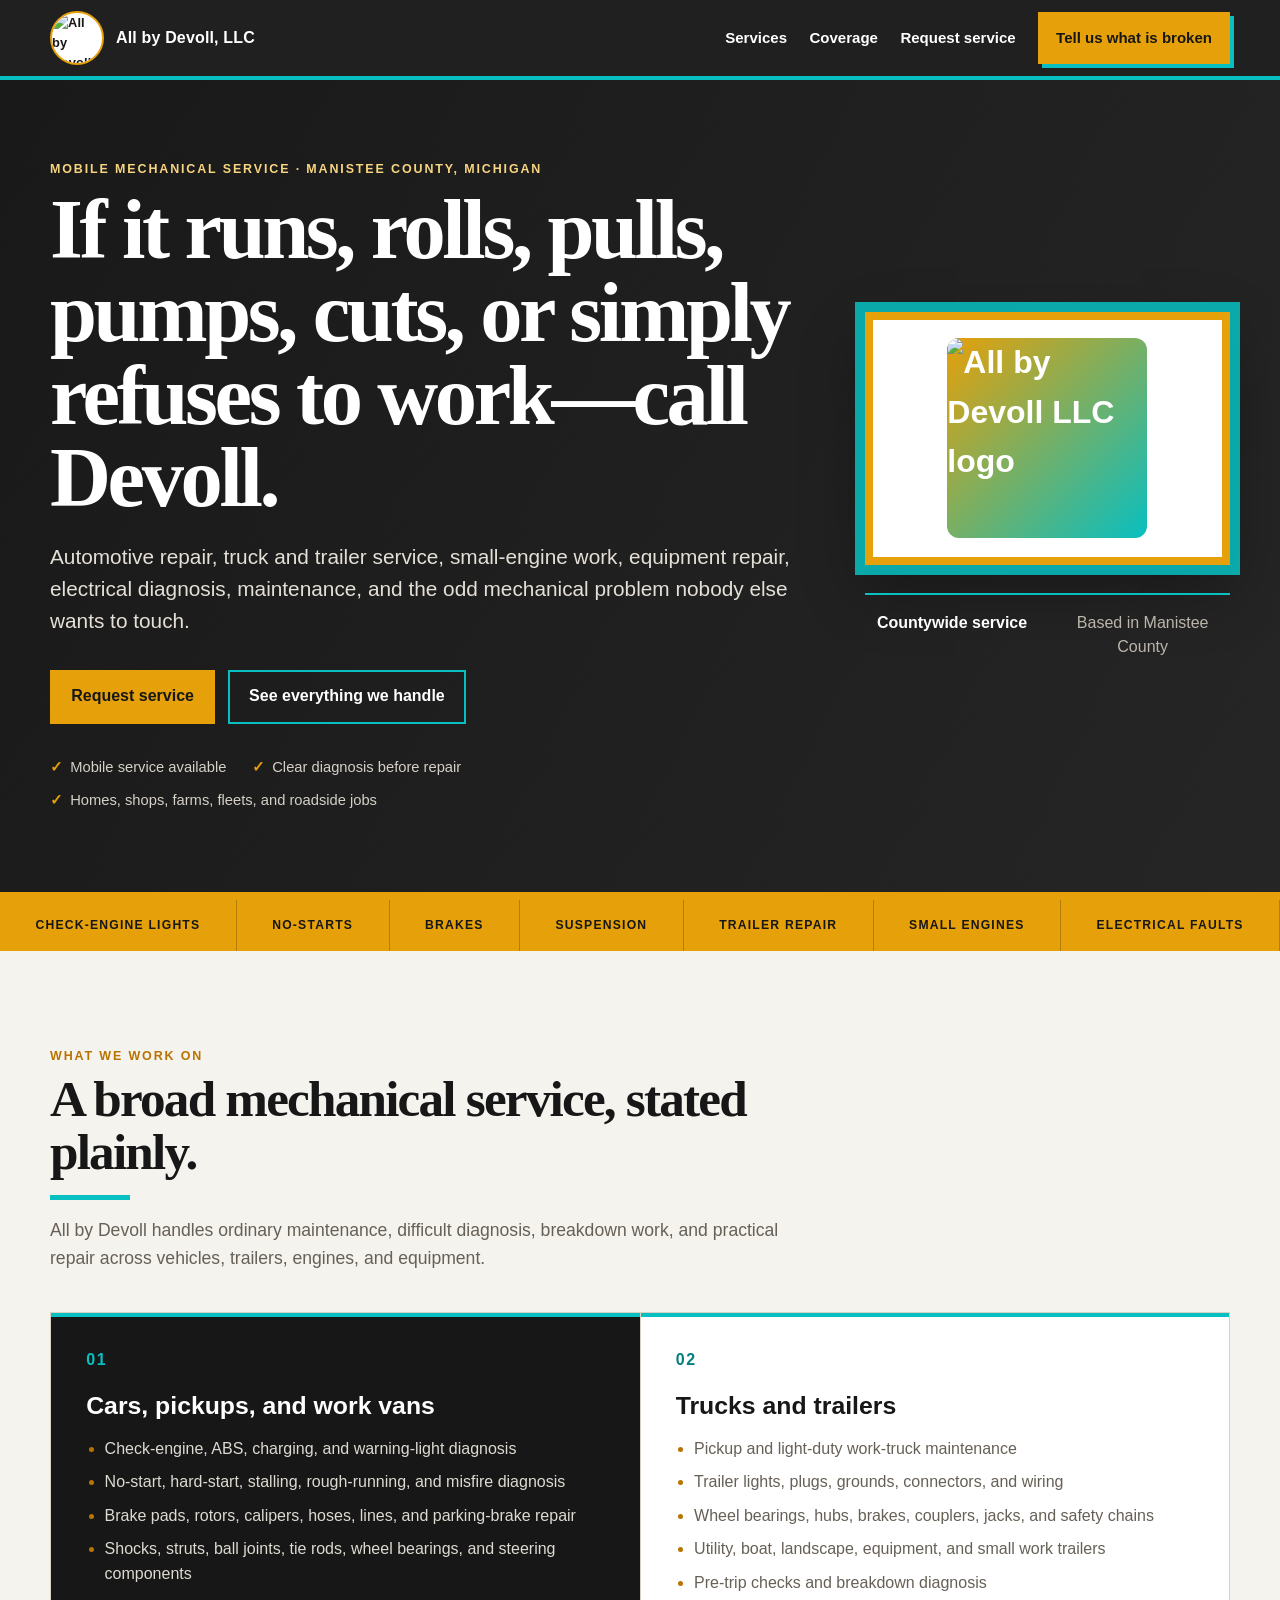
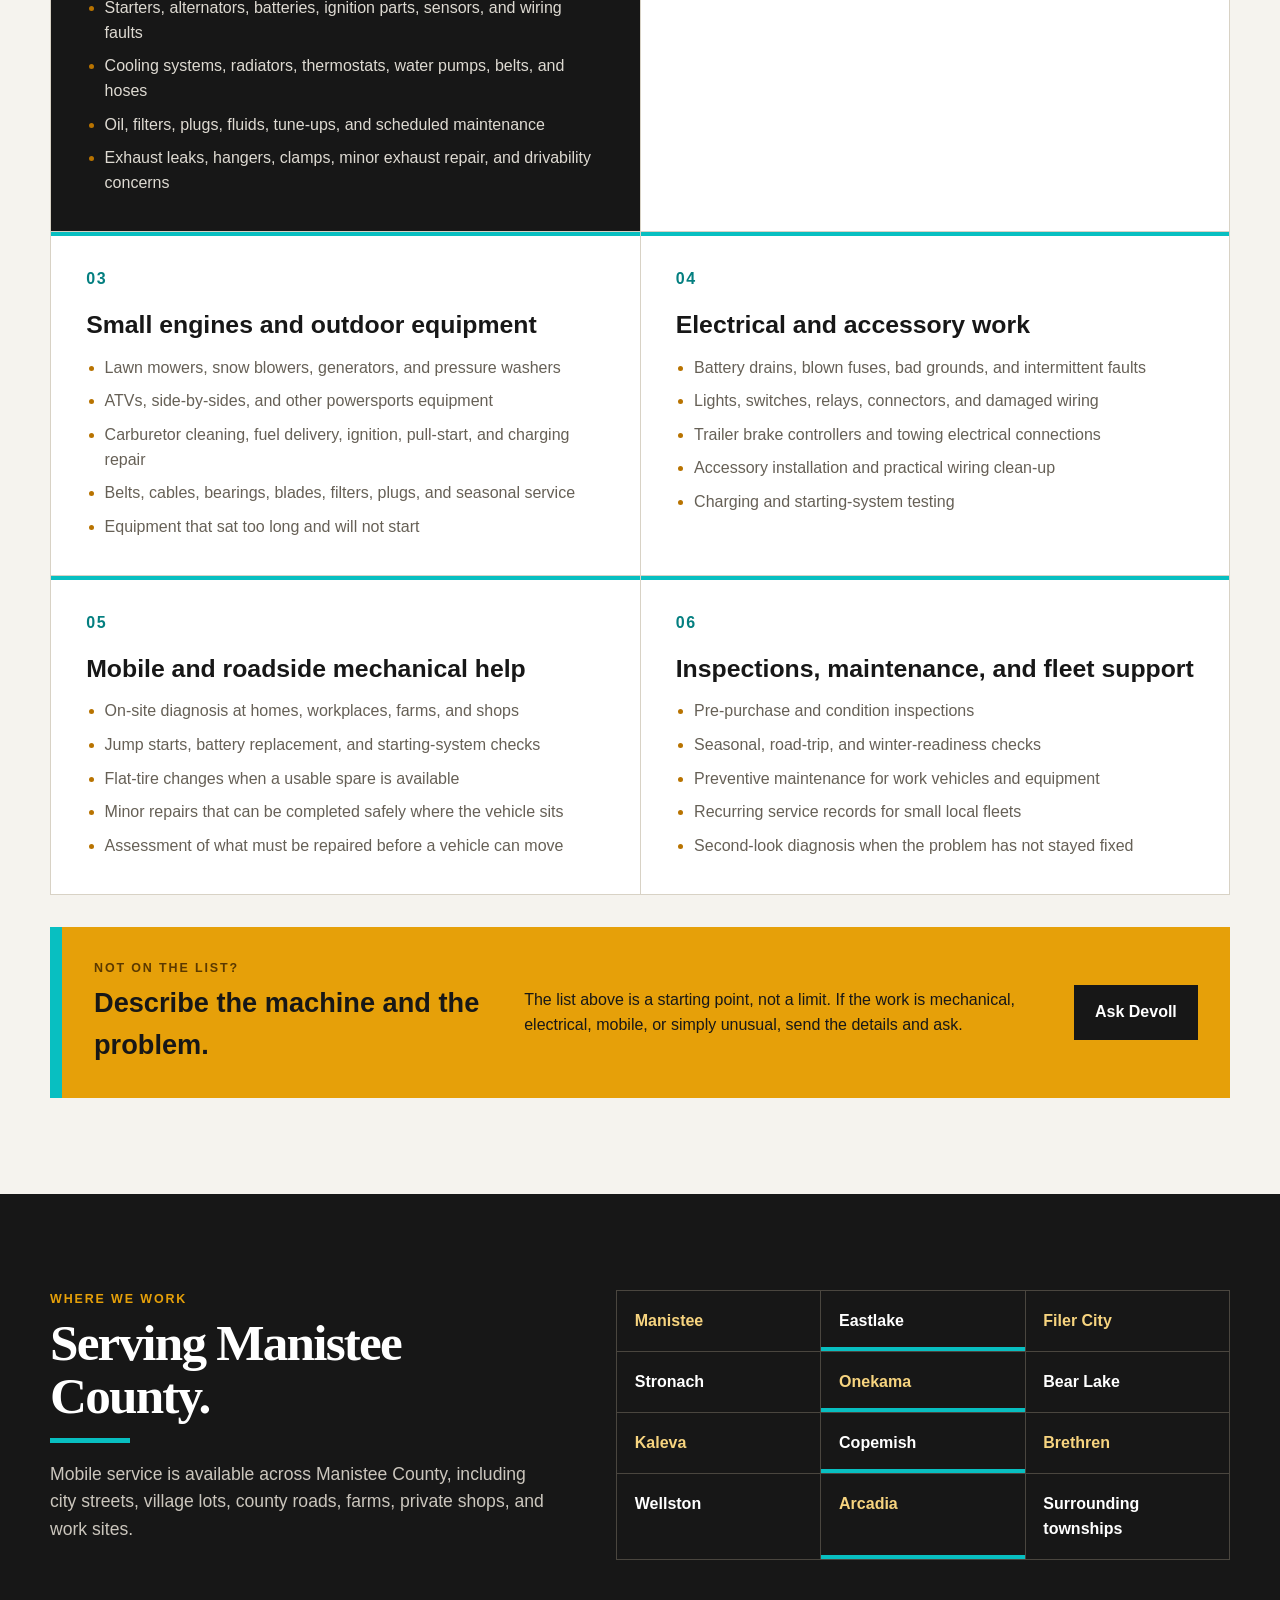
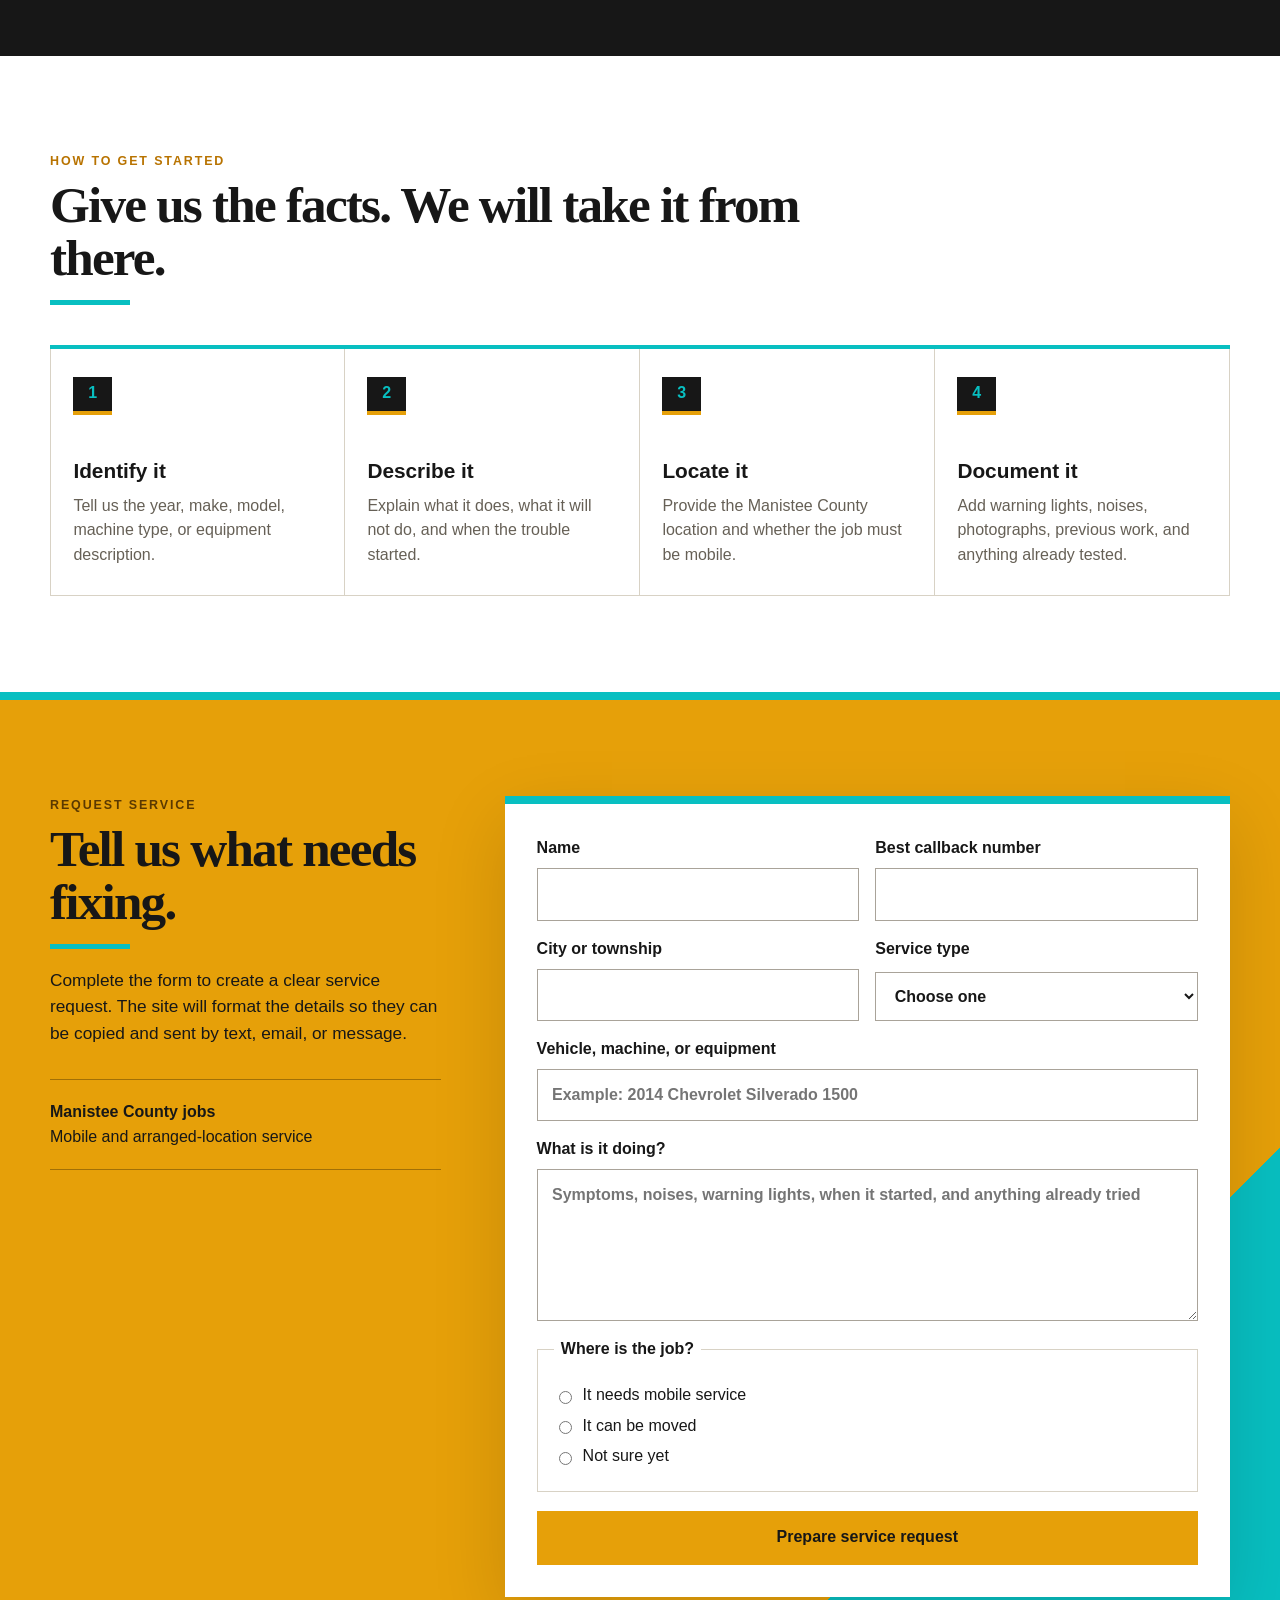
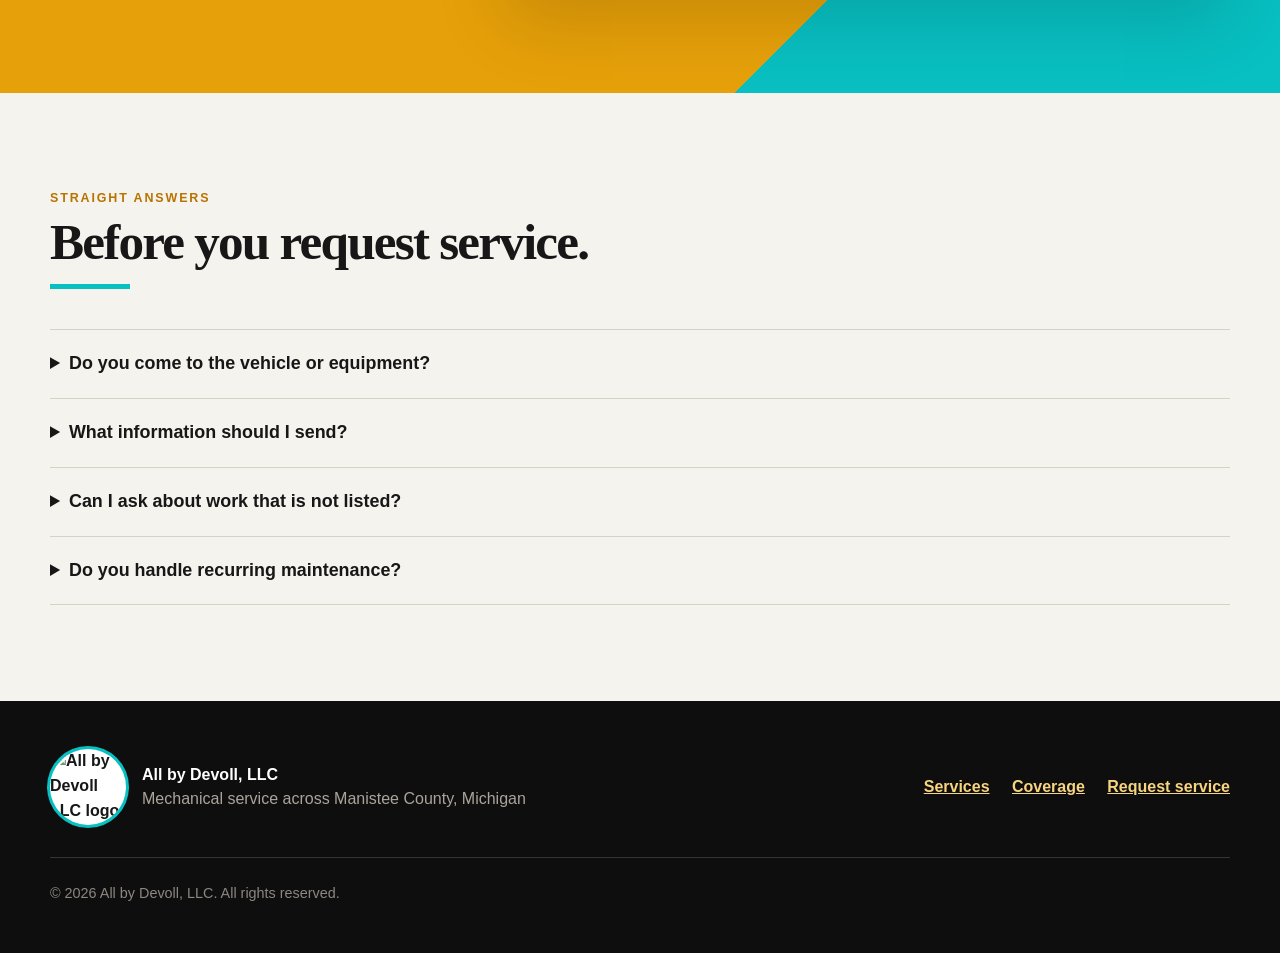
==== commit e9a1d102: "Use the actual All by Devoll logo in place of the placeholder ABD text on the page" ====
--- a/all-by-devoll.html
+++ b/all-by-devoll.html
@@ -15,7 +15,7 @@
   <header class="site-header" id="top">
     <div class="header-inner">
       <a class="brand" href="#top" aria-label="All by Devoll home">
-        <div class="brand-logo">ABD</div>
+        <img class="brand-logo" src="all-by-devoll-logo.svg" alt="All by Devoll LLC logo">
         <span>All by Devoll, LLC</span>
       </a>
 
@@ -61,7 +61,7 @@
 
       <div class="hero-mark">
         <div class="logo-halo">
-          <div class="logo-placeholder">ABD</div>
+          <img class="logo-placeholder" src="all-by-devoll-logo.svg" alt="All by Devoll LLC logo">
         </div>
 
         <p>
@@ -420,7 +420,7 @@
 
   <footer class="site-footer">
     <div class="footer-brand">
-      <div class="footer-logo">ABD</div>
+      <img class="footer-logo" src="all-by-devoll-logo.svg" alt="All by Devoll LLC logo">
 
       <div>
         <strong>All by Devoll, LLC</strong>
@@ -437,4 +437,4 @@
     <p>© <span id="year"></span> All by Devoll, LLC. All rights reserved.</p>
   </footer>
 </body>
-</html>+</html>
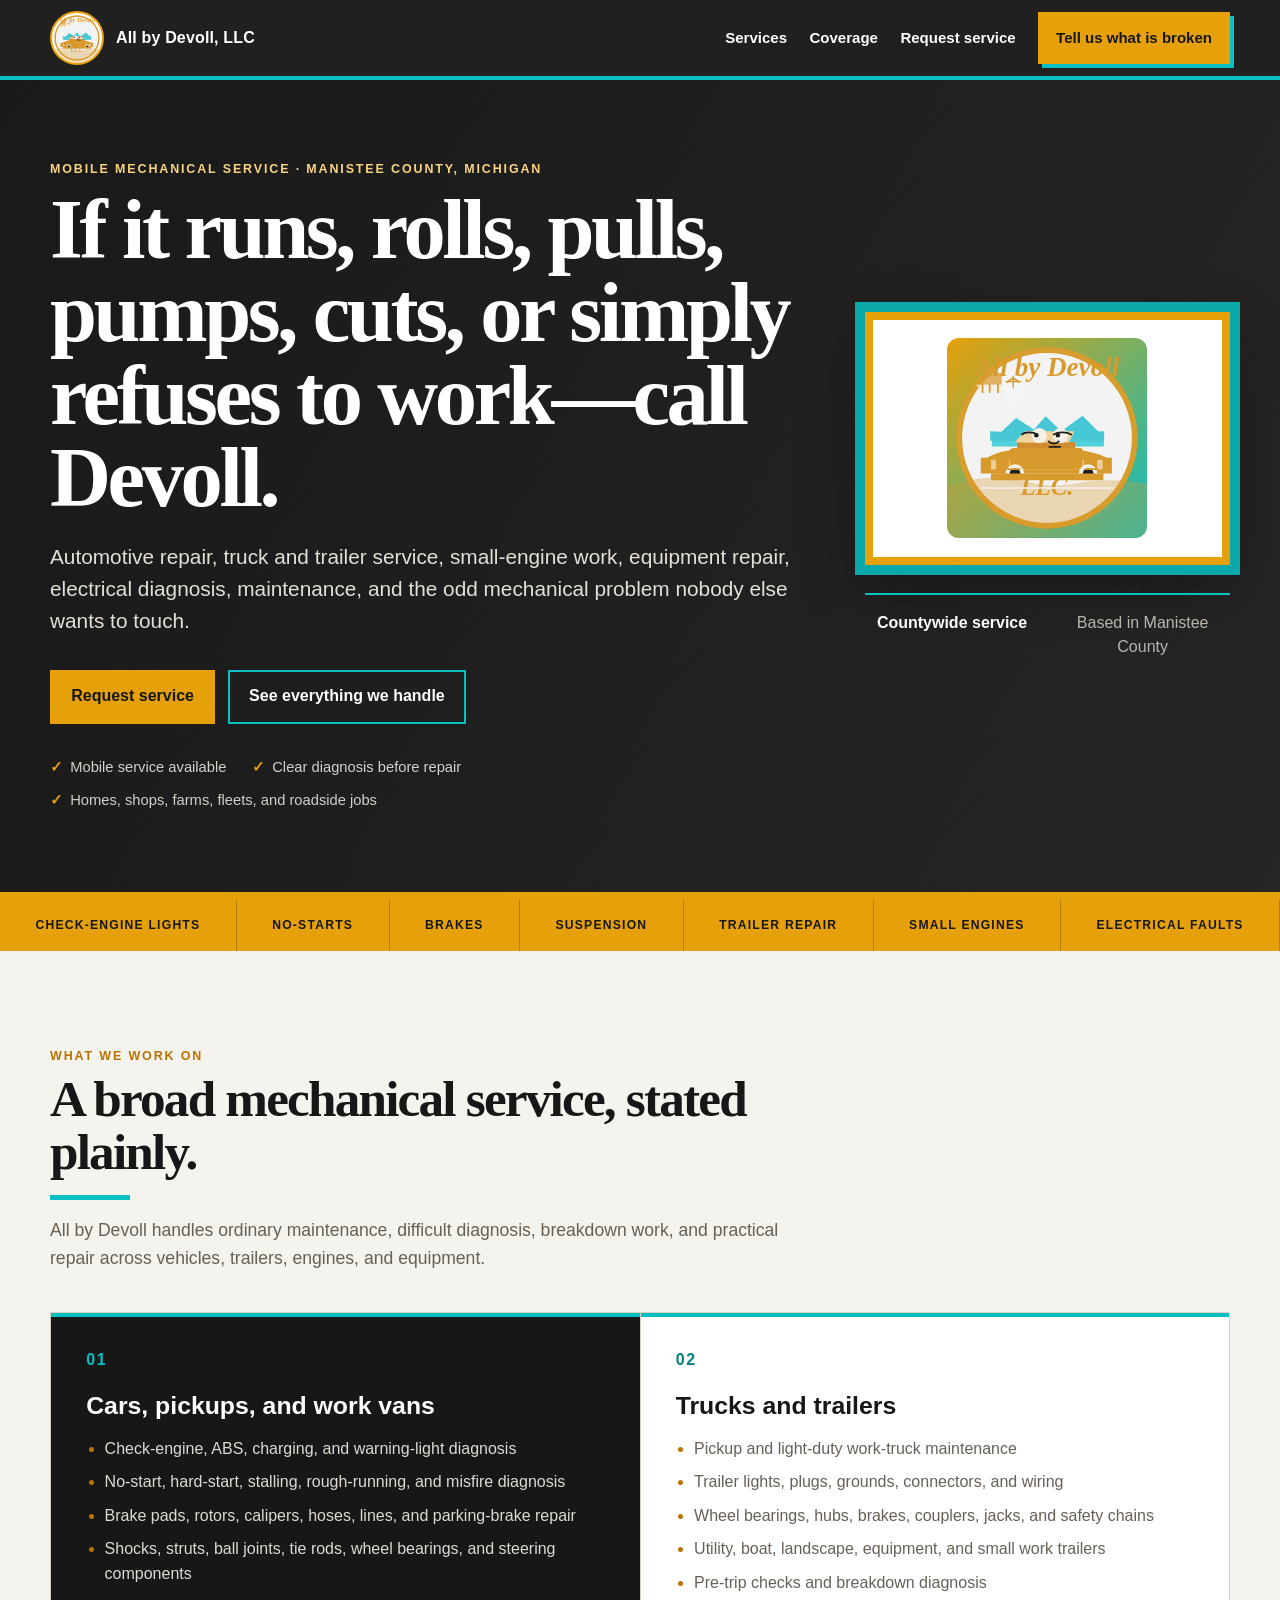
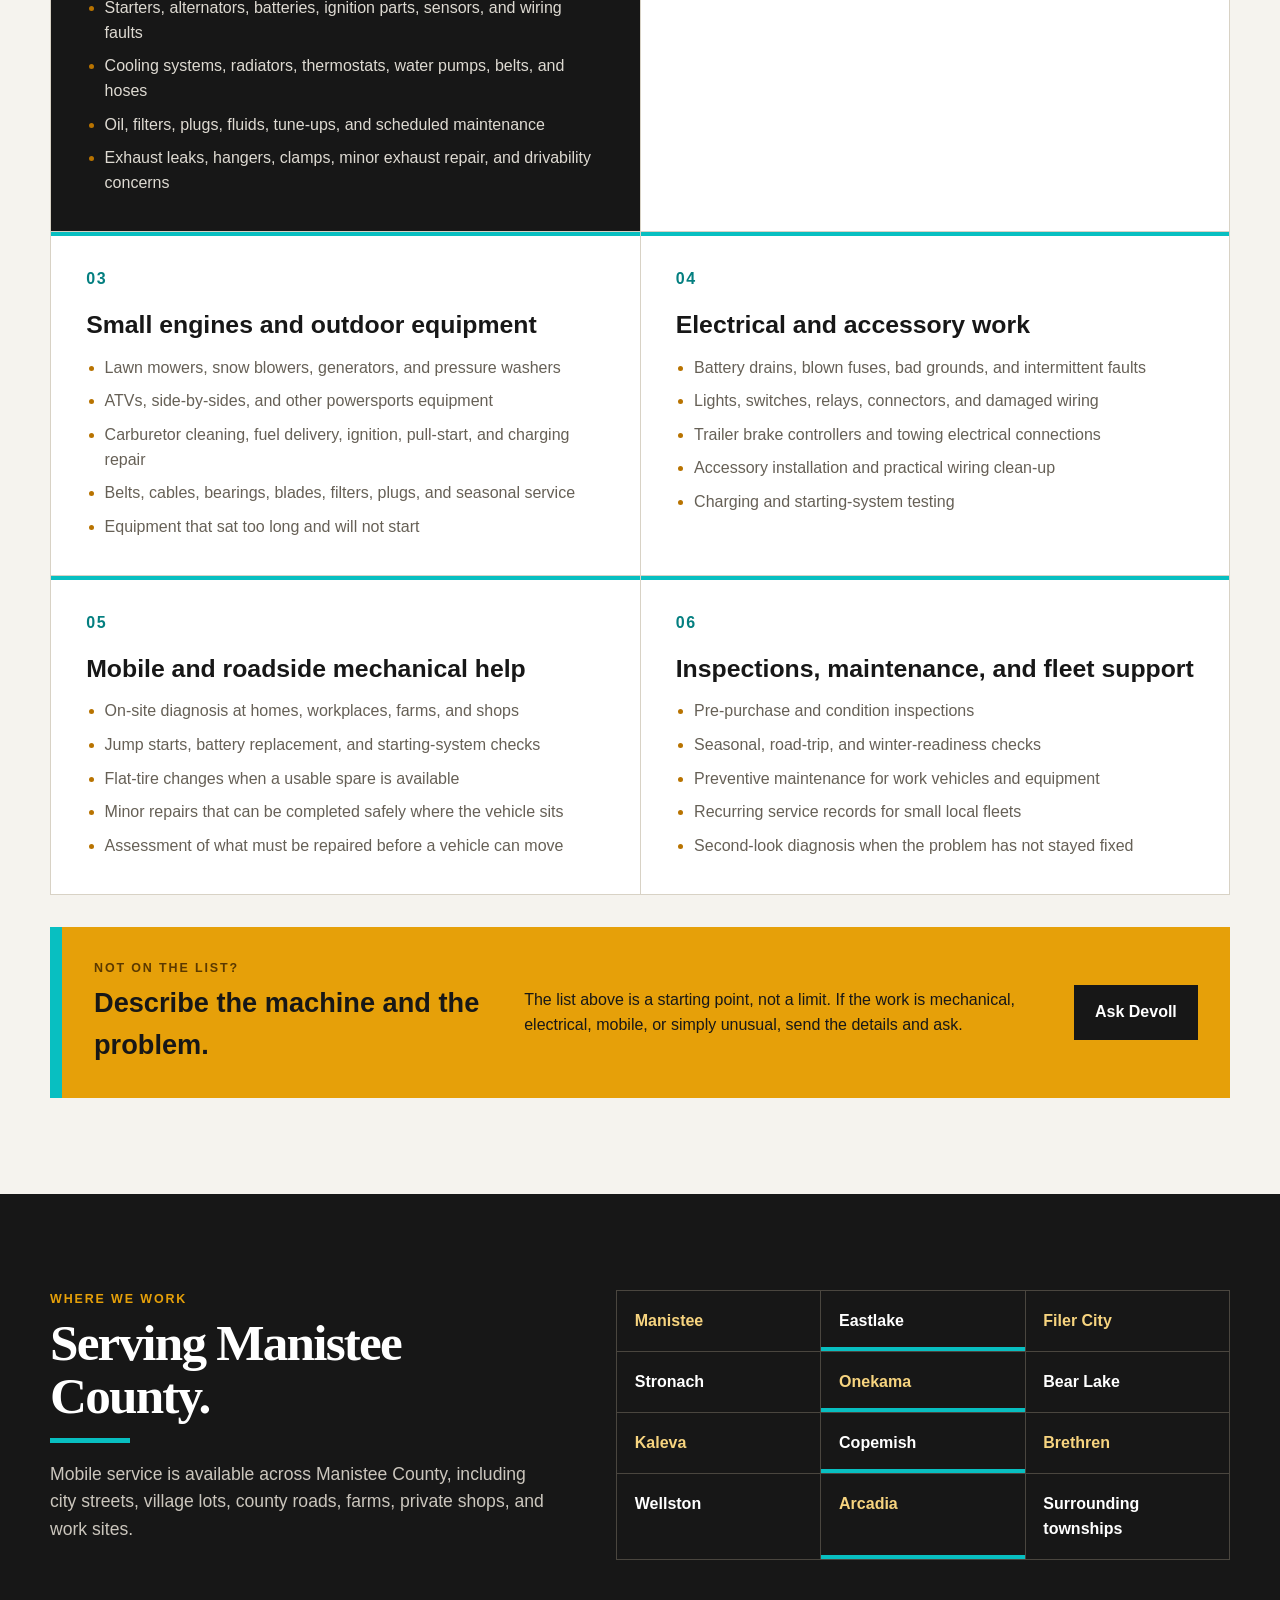
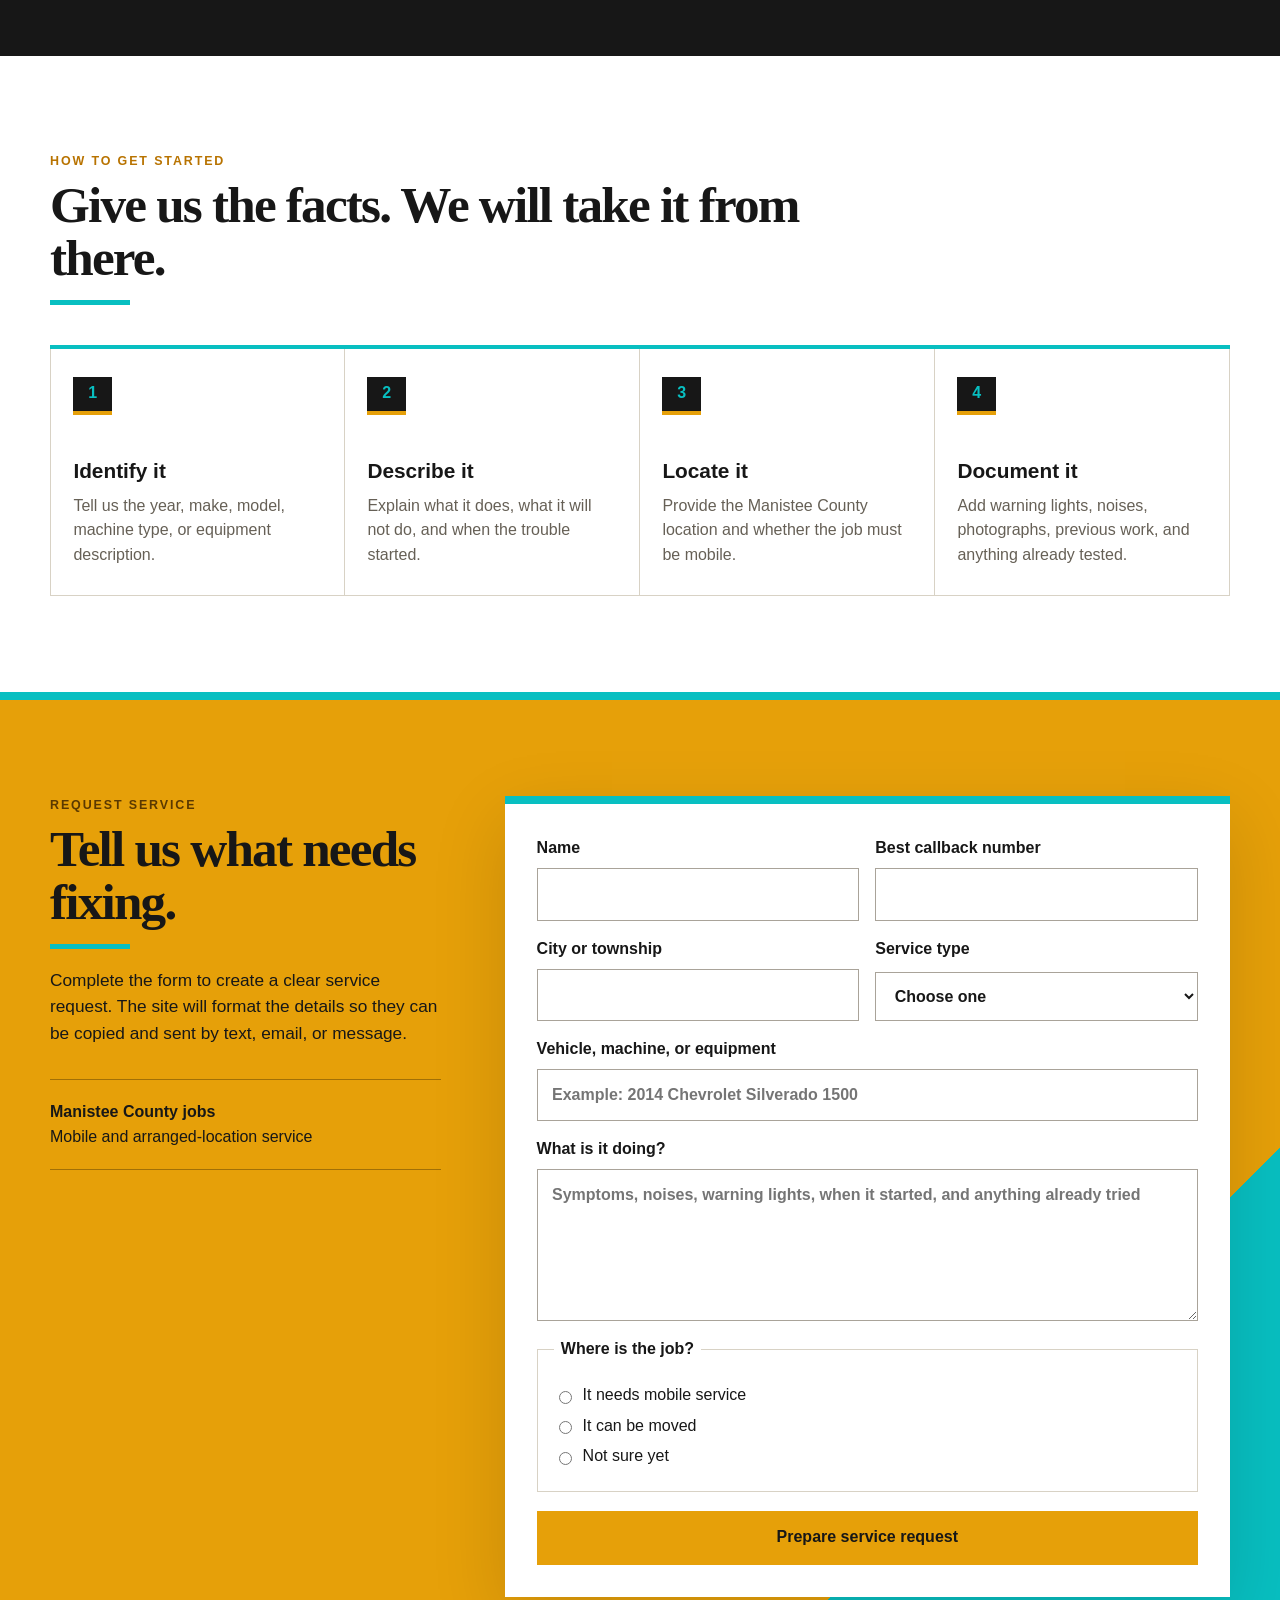
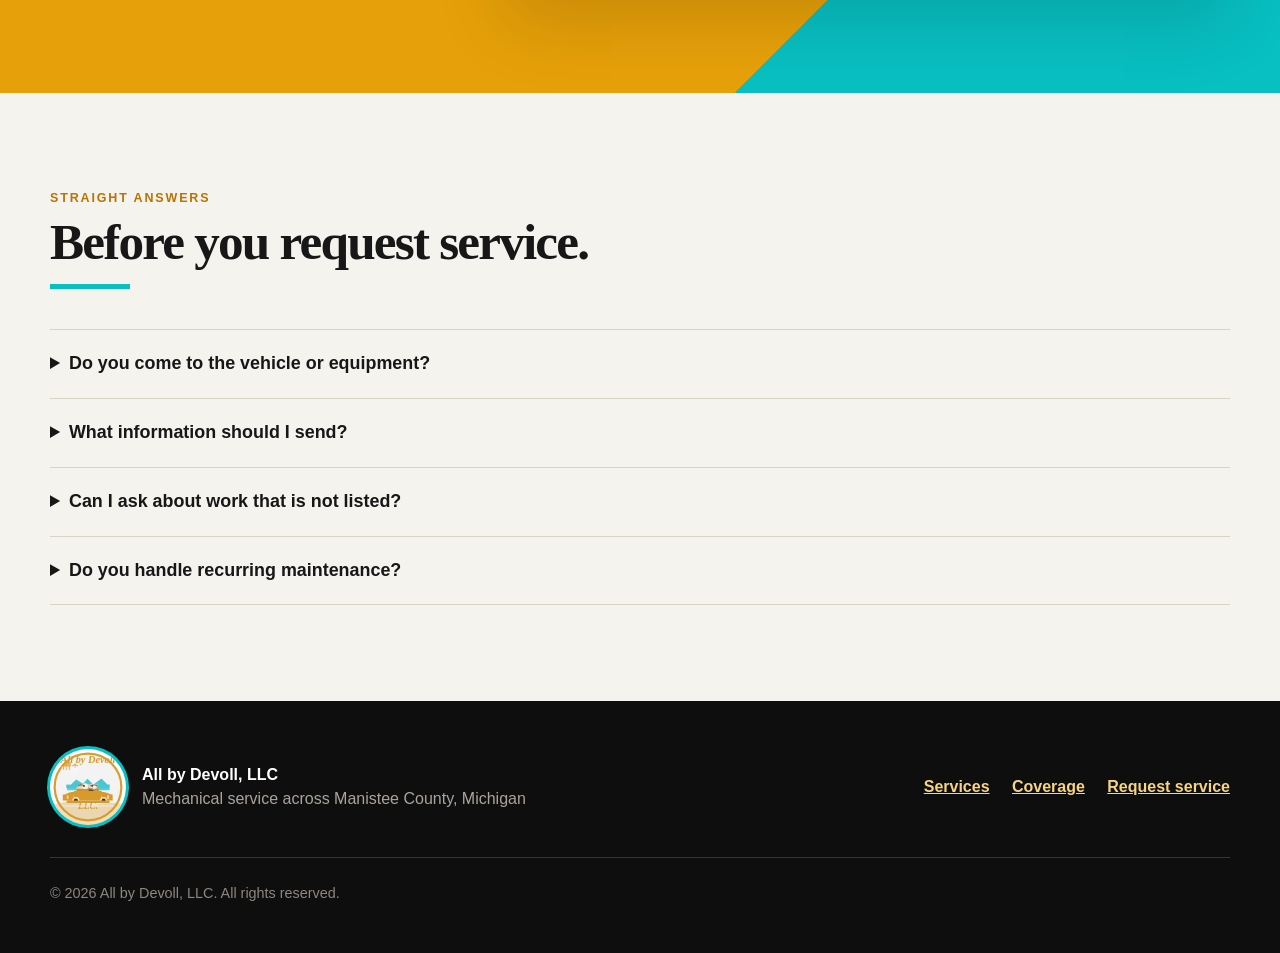
==== commit 5c6d654e: "Embed the All by Devoll logo directly in the HTML page" ====
--- a/all-by-devoll.html
+++ b/all-by-devoll.html
@@ -15,7 +15,7 @@
   <header class="site-header" id="top">
     <div class="header-inner">
       <a class="brand" href="#top" aria-label="All by Devoll home">
-        <img class="brand-logo" src="all-by-devoll-logo.svg" alt="All by Devoll LLC logo">
+        <img class="brand-logo" src="data:image/svg+xml,%3Csvg xmlns='http://www.w3.org/2000/svg' viewBox='0 0 900 900'%3E%3Ccircle cx='450' cy='450' r='395' fill='%23f3f3f3'/%3E%3Ccircle cx='450' cy='450' r='395' fill='none' stroke='%23d79d2d' stroke-width='26'/%3E%3Ctext x='450' y='170' text-anchor='middle' font-family='Georgia, serif' font-style='italic' font-weight='700' font-size='122' fill='%23d89a2d'%3EAll by Devoll%3C/text%3E%3Ctext x='450' y='705' text-anchor='middle' font-family='Georgia, serif' font-style='italic' font-weight='700' font-size='112' fill='%23d89a2d'%3ELLC.%3C/text%3E%3Cpath d='M 202 459 H 706 V 488 H 202 Z' fill='%2350d0da'/%3E%3Cpath d='M 245 422 L 311 360 L 391 412 L 444 352 L 514 420 L 610 350 L 680 420 L 707 420 L 707 462 L 194 462 L 194 420 Z' fill='%2346c7d3'/%3E%3Cpath d='M 262 228 L 298 198 L 334 228 L 334 298 L 262 298 Z' fill='%23f4f5f5'/%3E%3Cpath d='M 286 168 L 291 185 L 263 196 L 261 228 L 334 228 L 334 196 L 305 185 L 309 168 Z' fill='%23f4f5f5'/%3E%3Cpath d='M 270 198 L 298 180 L 324 198' fill='none' stroke='%23d89a2d' stroke-width='8' stroke-linecap='round'/%3E%3Cpath d='M 298 170 L 298 224' stroke='%23d89a2d' stroke-width='6'/%3E%3Cpath d='M 264 196 L 334 196' stroke='%23d89a2d' stroke-width='6'/%3E%3Cpath d='M 246 210 L 129 210 L 172 158 L 246 158 Z' fill='%23d89a2d' opacity='0.75'/%3E%3Cpath d='M 248 210 L 130 210 L 164 244 L 248 244 Z' fill='%23f7f0e6' opacity='0.8'/%3E%3Cpath d='M 229 210 L 229 244' stroke='%23d89a2d' stroke-width='8' stroke-linecap='round'/%3E%3Cpath d='M 192 210 L 192 244' stroke='%23d89a2d' stroke-width='8' stroke-linecap='round'/%3E%3Cpath d='M 160 210 L 160 244' stroke='%23d89a2d' stroke-width='8' stroke-linecap='round'/%3E%3Cpath d='M 180 155 L 217 155' stroke='%23d89a2d' stroke-width='7'/%3E%3Cpath d='M 152 539 H 742 V 610 H 152 Z' fill='%23d89a2d'/%3E%3Cpath d='M 170 547 C 250 475, 628 474, 732 547 L 732 594 L 170 594 Z' fill='%23d89a2d'/%3E%3Cpath d='M 198 548 H 700 V 592 H 198 Z' fill='%23f7f0e6' opacity='0.62'/%3E%3Cpath d='M 284 500 H 610 V 592 H 284 Z' fill='%23d89a2d'/%3E%3Cpath d='M 316 468 H 577 V 520 H 316 Z' fill='%23cf8d2f'/%3E%3Cpath d='M 304 470 L 350 420 L 466 420 L 524 470 Z' fill='%23f0d29d'/%3E%3Cpath d='M 350 470 L 370 420 L 574 420 L 548 470 Z' fill='%23f0d29d'/%3E%3Cpath d='M 292 495 H 606 V 521 H 292 Z' fill='%23d89a2d'/%3E%3Crect x='220' y='530' width='60' height='80' fill='%23d89a2d'/%3E%3Crect x='616' y='530' width='60' height='80' fill='%23d89a2d'/%3E%3Ccircle cx='306' cy='610' r='42' fill='%23f7f0e6'/%3E%3Ccircle cx='635' cy='610' r='42' fill='%23f7f0e6'/%3E%3Ccircle cx='306' cy='610' r='24' fill='%231c1d1d'/%3E%3Ccircle cx='635' cy='610' r='24' fill='%231c1d1d'/%3E%3Ccircle cx='415' cy='439' r='34' fill='%23f7f0e6'/%3E%3Ccircle cx='510' cy='439' r='34' fill='%23f7f0e6'/%3E%3Ccircle cx='402' cy='438' r='10' fill='%231c1d1d'/%3E%3Ccircle cx='499' cy='438' r='10' fill='%231c1d1d'/%3E%3Cpath d='M 338 434 C 351 421 388 423 407 434' fill='none' stroke='%231c1d1d' stroke-width='8' stroke-linecap='round'/%3E%3Cpath d='M 480 434 C 500 421 540 423 559 434' fill='none' stroke='%231c1d1d' stroke-width='8' stroke-linecap='round'/%3E%3Cpath d='M 457 465 C 469 477 491 479 503 465' fill='none' stroke='%231c1d1d' stroke-width='8' stroke-linecap='round'/%3E%3Cpath d='M 461 490 H 509' stroke='%231c1d1d' stroke-width='8' stroke-linecap='round'/%3E%3Cpath d='M 270 590 H 330' stroke='%23d89a2d' stroke-width='7'/%3E%3Cpath d='M 620 590 H 680' stroke='%23d89a2d' stroke-width='7'/%3E%3Cpath d='M 198 610 H 704 V 640 H 198 Z' fill='%23d89a2d'/%3E%3Cpath d='M 0 670 C 120 630, 210 620, 290 634 C 400 650, 430 669, 500 663 C 608 657, 694 620, 900 655 L 900 900 L 0 900 Z' fill='%23d89a2d' opacity='0.32'/%3E%3Cpath d='M 150 670 H 752 V 680 H 150 Z' fill='%23f3eee7' opacity='0.8'/%3E%3C/svg%3E" alt="All by Devoll LLC logo">
         <span>All by Devoll, LLC</span>
       </a>
 
@@ -61,7 +61,7 @@
 
       <div class="hero-mark">
         <div class="logo-halo">
-          <img class="logo-placeholder" src="all-by-devoll-logo.svg" alt="All by Devoll LLC logo">
+          <img class="logo-placeholder" src="data:image/svg+xml,%3Csvg xmlns='http://www.w3.org/2000/svg' viewBox='0 0 900 900'%3E%3Ccircle cx='450' cy='450' r='395' fill='%23f3f3f3'/%3E%3Ccircle cx='450' cy='450' r='395' fill='none' stroke='%23d79d2d' stroke-width='26'/%3E%3Ctext x='450' y='170' text-anchor='middle' font-family='Georgia, serif' font-style='italic' font-weight='700' font-size='122' fill='%23d89a2d'%3EAll by Devoll%3C/text%3E%3Ctext x='450' y='705' text-anchor='middle' font-family='Georgia, serif' font-style='italic' font-weight='700' font-size='112' fill='%23d89a2d'%3ELLC.%3C/text%3E%3Cpath d='M 202 459 H 706 V 488 H 202 Z' fill='%2350d0da'/%3E%3Cpath d='M 245 422 L 311 360 L 391 412 L 444 352 L 514 420 L 610 350 L 680 420 L 707 420 L 707 462 L 194 462 L 194 420 Z' fill='%2346c7d3'/%3E%3Cpath d='M 262 228 L 298 198 L 334 228 L 334 298 L 262 298 Z' fill='%23f4f5f5'/%3E%3Cpath d='M 286 168 L 291 185 L 263 196 L 261 228 L 334 228 L 334 196 L 305 185 L 309 168 Z' fill='%23f4f5f5'/%3E%3Cpath d='M 270 198 L 298 180 L 324 198' fill='none' stroke='%23d89a2d' stroke-width='8' stroke-linecap='round'/%3E%3Cpath d='M 298 170 L 298 224' stroke='%23d89a2d' stroke-width='6'/%3E%3Cpath d='M 264 196 L 334 196' stroke='%23d89a2d' stroke-width='6'/%3E%3Cpath d='M 246 210 L 129 210 L 172 158 L 246 158 Z' fill='%23d89a2d' opacity='0.75'/%3E%3Cpath d='M 248 210 L 130 210 L 164 244 L 248 244 Z' fill='%23f7f0e6' opacity='0.8'/%3E%3Cpath d='M 229 210 L 229 244' stroke='%23d89a2d' stroke-width='8' stroke-linecap='round'/%3E%3Cpath d='M 192 210 L 192 244' stroke='%23d89a2d' stroke-width='8' stroke-linecap='round'/%3E%3Cpath d='M 160 210 L 160 244' stroke='%23d89a2d' stroke-width='8' stroke-linecap='round'/%3E%3Cpath d='M 180 155 L 217 155' stroke='%23d89a2d' stroke-width='7'/%3E%3Cpath d='M 152 539 H 742 V 610 H 152 Z' fill='%23d89a2d'/%3E%3Cpath d='M 170 547 C 250 475, 628 474, 732 547 L 732 594 L 170 594 Z' fill='%23d89a2d'/%3E%3Cpath d='M 198 548 H 700 V 592 H 198 Z' fill='%23f7f0e6' opacity='0.62'/%3E%3Cpath d='M 284 500 H 610 V 592 H 284 Z' fill='%23d89a2d'/%3E%3Cpath d='M 316 468 H 577 V 520 H 316 Z' fill='%23cf8d2f'/%3E%3Cpath d='M 304 470 L 350 420 L 466 420 L 524 470 Z' fill='%23f0d29d'/%3E%3Cpath d='M 350 470 L 370 420 L 574 420 L 548 470 Z' fill='%23f0d29d'/%3E%3Cpath d='M 292 495 H 606 V 521 H 292 Z' fill='%23d89a2d'/%3E%3Crect x='220' y='530' width='60' height='80' fill='%23d89a2d'/%3E%3Crect x='616' y='530' width='60' height='80' fill='%23d89a2d'/%3E%3Ccircle cx='306' cy='610' r='42' fill='%23f7f0e6'/%3E%3Ccircle cx='635' cy='610' r='42' fill='%23f7f0e6'/%3E%3Ccircle cx='306' cy='610' r='24' fill='%231c1d1d'/%3E%3Ccircle cx='635' cy='610' r='24' fill='%231c1d1d'/%3E%3Ccircle cx='415' cy='439' r='34' fill='%23f7f0e6'/%3E%3Ccircle cx='510' cy='439' r='34' fill='%23f7f0e6'/%3E%3Ccircle cx='402' cy='438' r='10' fill='%231c1d1d'/%3E%3Ccircle cx='499' cy='438' r='10' fill='%231c1d1d'/%3E%3Cpath d='M 338 434 C 351 421 388 423 407 434' fill='none' stroke='%231c1d1d' stroke-width='8' stroke-linecap='round'/%3E%3Cpath d='M 480 434 C 500 421 540 423 559 434' fill='none' stroke='%231c1d1d' stroke-width='8' stroke-linecap='round'/%3E%3Cpath d='M 457 465 C 469 477 491 479 503 465' fill='none' stroke='%231c1d1d' stroke-width='8' stroke-linecap='round'/%3E%3Cpath d='M 461 490 H 509' stroke='%231c1d1d' stroke-width='8' stroke-linecap='round'/%3E%3Cpath d='M 270 590 H 330' stroke='%23d89a2d' stroke-width='7'/%3E%3Cpath d='M 620 590 H 680' stroke='%23d89a2d' stroke-width='7'/%3E%3Cpath d='M 198 610 H 704 V 640 H 198 Z' fill='%23d89a2d'/%3E%3Cpath d='M 0 670 C 120 630, 210 620, 290 634 C 400 650, 430 669, 500 663 C 608 657, 694 620, 900 655 L 900 900 L 0 900 Z' fill='%23d89a2d' opacity='0.32'/%3E%3Cpath d='M 150 670 H 752 V 680 H 150 Z' fill='%23f3eee7' opacity='0.8'/%3E%3C/svg%3E" alt="All by Devoll LLC logo">
         </div>
 
         <p>
@@ -420,7 +420,7 @@
 
   <footer class="site-footer">
     <div class="footer-brand">
-      <img class="footer-logo" src="all-by-devoll-logo.svg" alt="All by Devoll LLC logo">
+      <img class="footer-logo" src="data:image/svg+xml,%3Csvg xmlns='http://www.w3.org/2000/svg' viewBox='0 0 900 900'%3E%3Ccircle cx='450' cy='450' r='395' fill='%23f3f3f3'/%3E%3Ccircle cx='450' cy='450' r='395' fill='none' stroke='%23d79d2d' stroke-width='26'/%3E%3Ctext x='450' y='170' text-anchor='middle' font-family='Georgia, serif' font-style='italic' font-weight='700' font-size='122' fill='%23d89a2d'%3EAll by Devoll%3C/text%3E%3Ctext x='450' y='705' text-anchor='middle' font-family='Georgia, serif' font-style='italic' font-weight='700' font-size='112' fill='%23d89a2d'%3ELLC.%3C/text%3E%3Cpath d='M 202 459 H 706 V 488 H 202 Z' fill='%2350d0da'/%3E%3Cpath d='M 245 422 L 311 360 L 391 412 L 444 352 L 514 420 L 610 350 L 680 420 L 707 420 L 707 462 L 194 462 L 194 420 Z' fill='%2346c7d3'/%3E%3Cpath d='M 262 228 L 298 198 L 334 228 L 334 298 L 262 298 Z' fill='%23f4f5f5'/%3E%3Cpath d='M 286 168 L 291 185 L 263 196 L 261 228 L 334 228 L 334 196 L 305 185 L 309 168 Z' fill='%23f4f5f5'/%3E%3Cpath d='M 270 198 L 298 180 L 324 198' fill='none' stroke='%23d89a2d' stroke-width='8' stroke-linecap='round'/%3E%3Cpath d='M 298 170 L 298 224' stroke='%23d89a2d' stroke-width='6'/%3E%3Cpath d='M 264 196 L 334 196' stroke='%23d89a2d' stroke-width='6'/%3E%3Cpath d='M 246 210 L 129 210 L 172 158 L 246 158 Z' fill='%23d89a2d' opacity='0.75'/%3E%3Cpath d='M 248 210 L 130 210 L 164 244 L 248 244 Z' fill='%23f7f0e6' opacity='0.8'/%3E%3Cpath d='M 229 210 L 229 244' stroke='%23d89a2d' stroke-width='8' stroke-linecap='round'/%3E%3Cpath d='M 192 210 L 192 244' stroke='%23d89a2d' stroke-width='8' stroke-linecap='round'/%3E%3Cpath d='M 160 210 L 160 244' stroke='%23d89a2d' stroke-width='8' stroke-linecap='round'/%3E%3Cpath d='M 180 155 L 217 155' stroke='%23d89a2d' stroke-width='7'/%3E%3Cpath d='M 152 539 H 742 V 610 H 152 Z' fill='%23d89a2d'/%3E%3Cpath d='M 170 547 C 250 475, 628 474, 732 547 L 732 594 L 170 594 Z' fill='%23d89a2d'/%3E%3Cpath d='M 198 548 H 700 V 592 H 198 Z' fill='%23f7f0e6' opacity='0.62'/%3E%3Cpath d='M 284 500 H 610 V 592 H 284 Z' fill='%23d89a2d'/%3E%3Cpath d='M 316 468 H 577 V 520 H 316 Z' fill='%23cf8d2f'/%3E%3Cpath d='M 304 470 L 350 420 L 466 420 L 524 470 Z' fill='%23f0d29d'/%3E%3Cpath d='M 350 470 L 370 420 L 574 420 L 548 470 Z' fill='%23f0d29d'/%3E%3Cpath d='M 292 495 H 606 V 521 H 292 Z' fill='%23d89a2d'/%3E%3Crect x='220' y='530' width='60' height='80' fill='%23d89a2d'/%3E%3Crect x='616' y='530' width='60' height='80' fill='%23d89a2d'/%3E%3Ccircle cx='306' cy='610' r='42' fill='%23f7f0e6'/%3E%3Ccircle cx='635' cy='610' r='42' fill='%23f7f0e6'/%3E%3Ccircle cx='306' cy='610' r='24' fill='%231c1d1d'/%3E%3Ccircle cx='635' cy='610' r='24' fill='%231c1d1d'/%3E%3Ccircle cx='415' cy='439' r='34' fill='%23f7f0e6'/%3E%3Ccircle cx='510' cy='439' r='34' fill='%23f7f0e6'/%3E%3Ccircle cx='402' cy='438' r='10' fill='%231c1d1d'/%3E%3Ccircle cx='499' cy='438' r='10' fill='%231c1d1d'/%3E%3Cpath d='M 338 434 C 351 421 388 423 407 434' fill='none' stroke='%231c1d1d' stroke-width='8' stroke-linecap='round'/%3E%3Cpath d='M 480 434 C 500 421 540 423 559 434' fill='none' stroke='%231c1d1d' stroke-width='8' stroke-linecap='round'/%3E%3Cpath d='M 457 465 C 469 477 491 479 503 465' fill='none' stroke='%231c1d1d' stroke-width='8' stroke-linecap='round'/%3E%3Cpath d='M 461 490 H 509' stroke='%231c1d1d' stroke-width='8' stroke-linecap='round'/%3E%3Cpath d='M 270 590 H 330' stroke='%23d89a2d' stroke-width='7'/%3E%3Cpath d='M 620 590 H 680' stroke='%23d89a2d' stroke-width='7'/%3E%3Cpath d='M 198 610 H 704 V 640 H 198 Z' fill='%23d89a2d'/%3E%3Cpath d='M 0 670 C 120 630, 210 620, 290 634 C 400 650, 430 669, 500 663 C 608 657, 694 620, 900 655 L 900 900 L 0 900 Z' fill='%23d89a2d' opacity='0.32'/%3E%3Cpath d='M 150 670 H 752 V 680 H 150 Z' fill='%23f3eee7' opacity='0.8'/%3E%3C/svg%3E" alt="All by Devoll LLC logo">
 
       <div>
         <strong>All by Devoll, LLC</strong>
